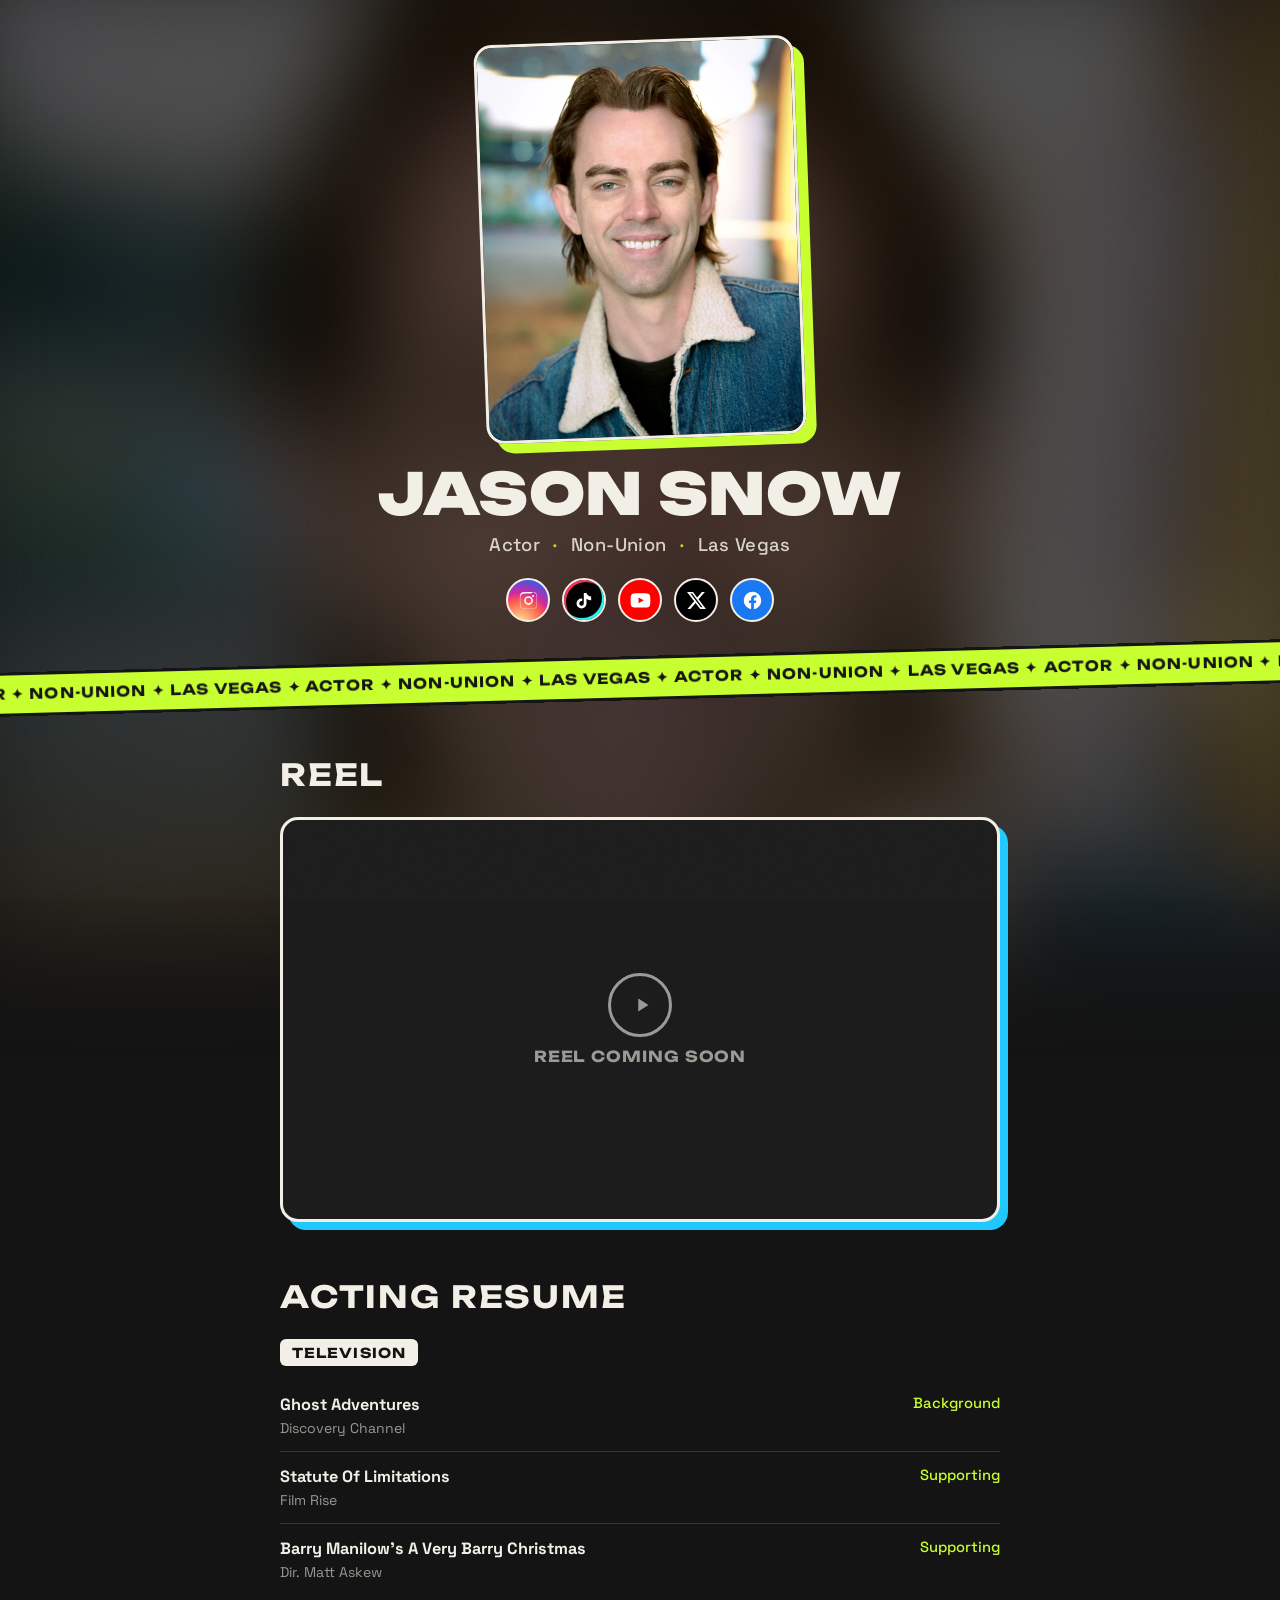
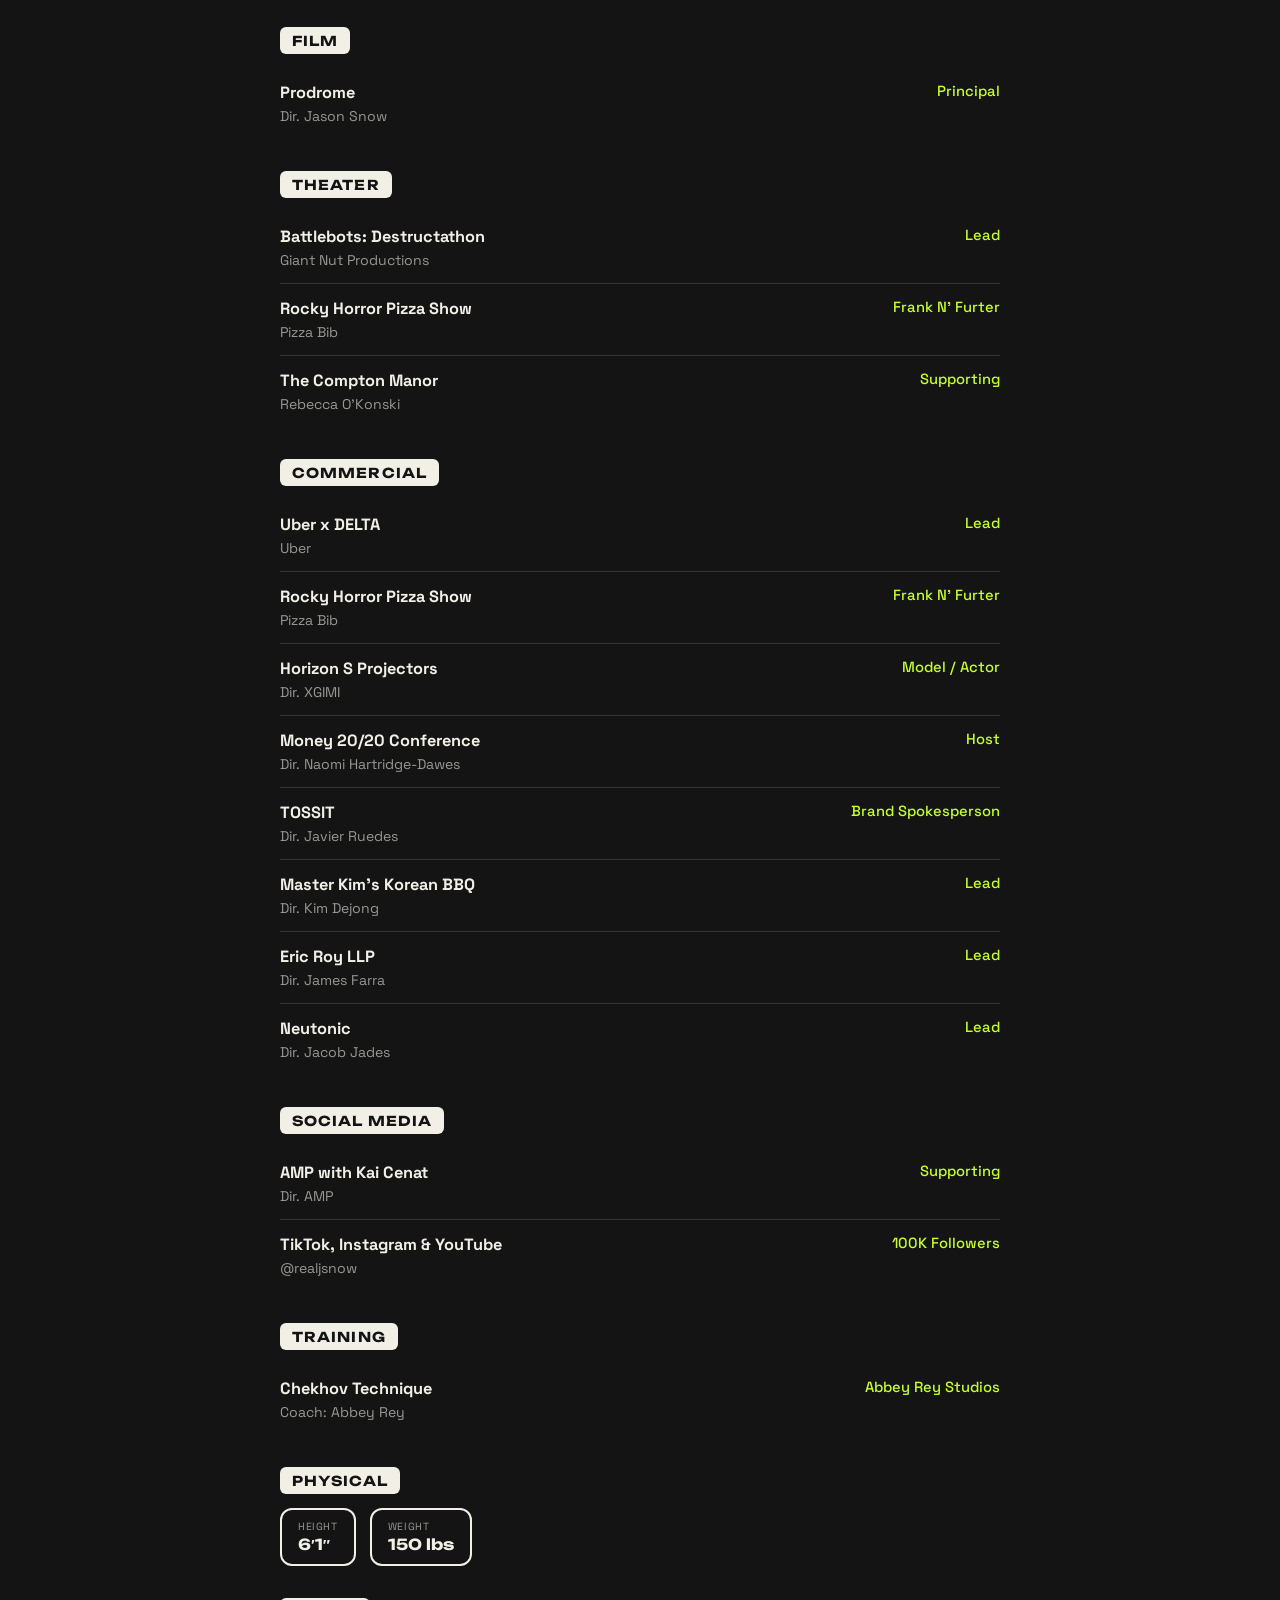
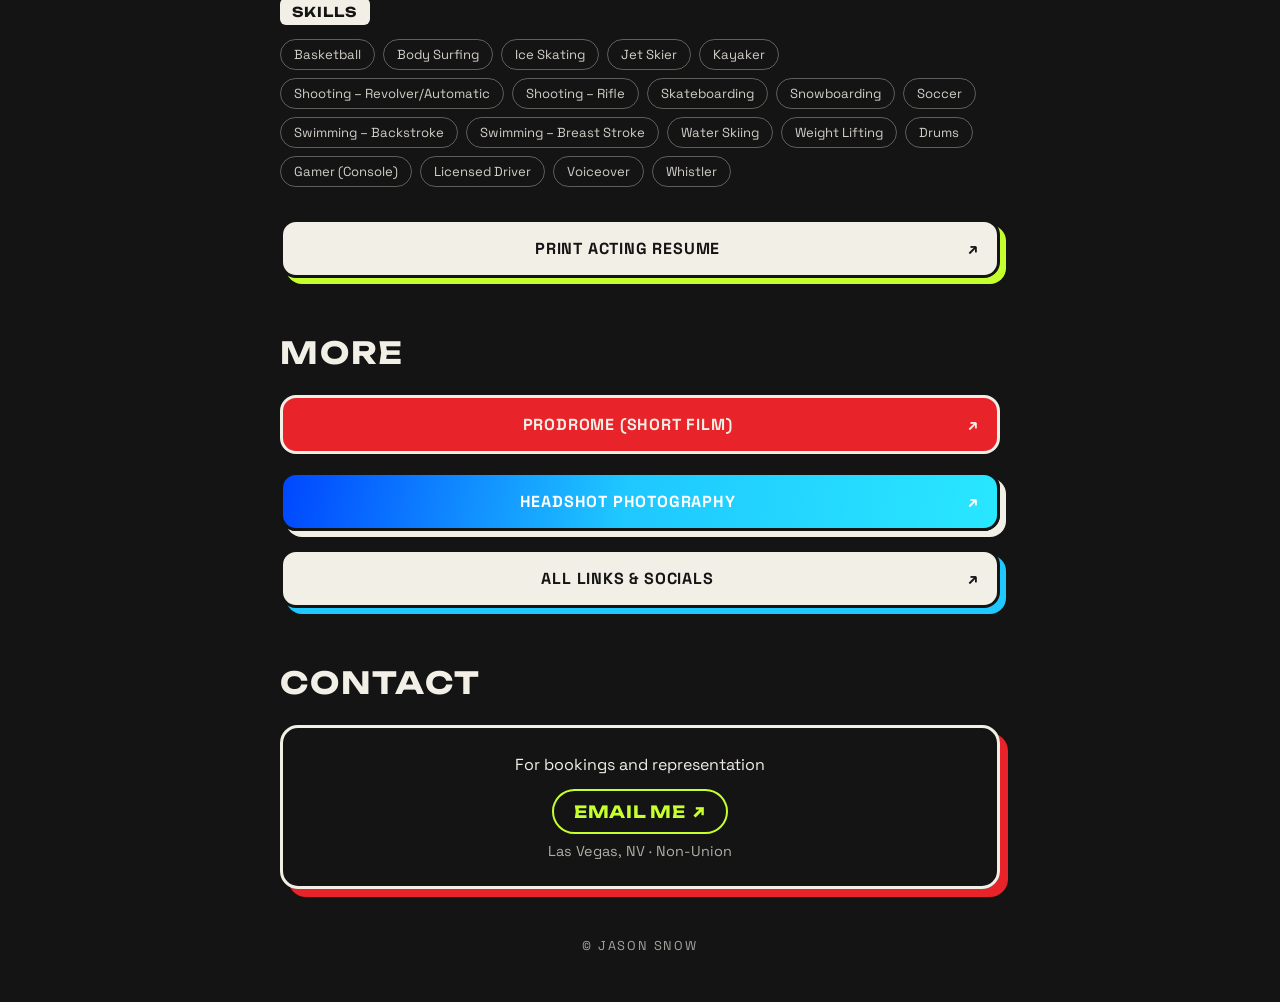
==== index.html @ d848b8a1 "Change resume wording to "Acting Resume" Co-Authored-By: Claude Sonnet 5 <noreply@anthropic.com>" ====
<!DOCTYPE html>
<html lang="en">
<head>
  <meta charset="UTF-8">
  <meta name="viewport" content="width=device-width, initial-scale=1.0">
  <title>Jason Snow | Actor</title>
  <meta name="description" content="Jason Snow — actor. Reel, acting resume, and credits including Ghost Adventures, Prodrome, and Rocky Horror Pizza Show.">
  <link rel="canonical" href="https://jasonwsnow.com/">
  <meta name="author" content="Jason Snow">
  <meta name="robots" content="index, follow, max-image-preview:large">
  <meta name="theme-color" content="#141414">

  <!-- Open Graph -->
  <meta property="og:site_name" content="Jason Snow">
  <meta property="og:title" content="Jason Snow | Actor">
  <meta property="og:description" content="Reel, acting resume, and credits — Ghost Adventures, Prodrome, Rocky Horror Pizza Show, and more.">
  <meta property="og:type" content="profile">
  <meta property="og:url" content="https://jasonwsnow.com/">
  <meta property="og:locale" content="en_US">
  <meta property="og:image" content="https://jasonwsnow.com/assets/og-share.jpg">
  <meta property="og:image:type" content="image/jpeg">
  <meta property="og:image:width" content="1200">
  <meta property="og:image:height" content="630">
  <meta property="og:image:alt" content="Jason Snow — actor">
  <meta property="profile:first_name" content="Jason">
  <meta property="profile:last_name" content="Snow">

  <!-- Twitter/X -->
  <meta name="twitter:card" content="summary_large_image">
  <meta name="twitter:site" content="@realjsnow">
  <meta name="twitter:creator" content="@realjsnow">
  <meta name="twitter:title" content="Jason Snow | Actor">
  <meta name="twitter:description" content="Reel, acting resume, and credits — Ghost Adventures, Prodrome, Rocky Horror Pizza Show, and more.">
  <meta name="twitter:image" content="https://jasonwsnow.com/assets/og-share.jpg">
  <meta name="twitter:image:alt" content="Jason Snow — actor">

  <!-- Icons -->
  <link rel="icon" type="image/png" sizes="32x32" href="favicon-32.png">
  <link rel="icon" type="image/png" sizes="16x16" href="favicon-16.png">
  <link rel="icon" type="image/png" href="favicon.png">
  <link rel="apple-touch-icon" sizes="180x180" href="apple-touch-icon.png">
  <link rel="manifest" href="site.webmanifest">

  <script type="application/ld+json">
  {
    "@context": "https://schema.org",
    "@graph": [
      {
        "@type": "Person",
        "@id": "https://jasonwsnow.com/#person",
        "name": "Jason Snow",
        "alternateName": "realjsnow",
        "url": "https://jasonwsnow.com/",
        "image": "https://jasonwsnow.com/assets/og-share.jpg",
        "description": "Actor based in Las Vegas.",
        "jobTitle": "Actor",
        "height": "6 ft 1 in",
        "sameAs": [
          "https://instagram.com/realjsnow",
          "https://tiktok.com/@realjsnow",
          "https://youtube.com/@realjsnow",
          "https://x.com/realjsnow",
          "https://www.facebook.com/profile.php?id=61565419013479",
          "https://realjsnow.com",
          "https://jasonsnowphotos.com",
          "https://theprodrome.com"
        ]
      },
      {
        "@type": "WebSite",
        "@id": "https://jasonwsnow.com/#website",
        "url": "https://jasonwsnow.com/",
        "name": "Jason Snow",
        "description": "Official acting portfolio for Jason Snow — reel, acting resume, and credits.",
        "inLanguage": "en-US",
        "publisher": { "@id": "https://jasonwsnow.com/#person" }
      }
    ]
  }
  </script>

  <link rel="preconnect" href="https://fonts.googleapis.com">
  <link rel="preconnect" href="https://fonts.gstatic.com" crossorigin>
  <link href="https://fonts.googleapis.com/css2?family=Space+Grotesk:wght@400;500;700&family=Unbounded:wght@500;700;900&display=swap" rel="stylesheet">
  <link rel="stylesheet" href="style.css">
</head>
<body>
  <div class="backdrop" aria-hidden="true"></div>
  <div class="grain" aria-hidden="true"></div>

  <main>
  <div class="page">
    <!-- Hero -->
    <header class="hero">
      <div class="photo-wrap" id="hero-photo-trigger" role="button" tabindex="0" aria-haspopup="dialog" aria-label="View and download full-size headshot">
        <img class="hero-photo" src="assets/headshot.webp" alt="Jason Snow headshot">
      </div>
      <h1 class="name">Jason Snow</h1>
      <p class="tagline">Actor <span class="dot">&middot;</span> Non-Union <span class="dot">&middot;</span> Las Vegas</p>
    </header>

    <!-- Social links -->
    <nav class="socials" aria-label="Social media">
      <a href="https://instagram.com/realjsnow" target="_blank" rel="noopener" aria-label="Instagram" title="Instagram">
        <svg viewBox="0 0 24 24"><path d="M12 2.2c3.2 0 3.6 0 4.8.07 1.2.05 1.8.24 2.2.4.6.22 1 .48 1.4.9.4.4.7.8.9 1.4.16.4.35 1 .4 2.2.07 1.2.07 1.6.07 4.8s0 3.6-.07 4.8c-.05 1.2-.24 1.8-.4 2.2a3.8 3.8 0 0 1-.9 1.4c-.4.4-.8.7-1.4.9-.4.16-1 .35-2.2.4-1.2.07-1.6.07-4.8.07s-3.6 0-4.8-.07c-1.2-.05-1.8-.24-2.2-.4a3.8 3.8 0 0 1-1.4-.9 3.8 3.8 0 0 1-.9-1.4c-.16-.4-.35-1-.4-2.2C2.2 15.6 2.2 15.2 2.2 12s0-3.6.07-4.8c.05-1.2.24-1.8.4-2.2.22-.6.48-1 .9-1.4.4-.4.8-.7 1.4-.9.4-.16 1-.35 2.2-.4C8.4 2.2 8.8 2.2 12 2.2m0 1.8c-3.1 0-3.5 0-4.7.07-1.1.05-1.7.24-2.1.4-.5.2-.9.44-1.3.83-.4.4-.63.77-.83 1.3-.15.4-.34 1-.4 2.1C2.6 8.5 2.6 8.9 2.6 12s0 3.5.07 4.7c.05 1.1.24 1.7.4 2.1.2.5.44.9.83 1.3.4.4.77.63 1.3.83.4.15 1 .34 2.1.4 1.2.06 1.6.07 4.7.07s3.5 0 4.7-.07c1.1-.05 1.7-.24 2.1-.4.5-.2.9-.44 1.3-.83.4-.4.63-.77.83-1.3.15-.4.34-1 .4-2.1.06-1.2.07-1.6.07-4.7s0-3.5-.07-4.7c-.05-1.1-.24-1.7-.4-2.1a3.4 3.4 0 0 0-.83-1.3 3.4 3.4 0 0 0-1.3-.83c-.4-.15-1-.34-2.1-.4C15.5 4 15.1 4 12 4m0 3a5 5 0 1 1 0 10 5 5 0 0 1 0-10m0 1.8a3.2 3.2 0 1 0 0 6.4 3.2 3.2 0 0 0 0-6.4M18.4 6.8a1.2 1.2 0 1 1-2.4 0 1.2 1.2 0 0 1 2.4 0"/></svg>
      </a>
      <a href="https://tiktok.com/@realjsnow" target="_blank" rel="noopener" aria-label="TikTok" title="TikTok">
        <svg viewBox="0 0 24 24"><path d="M19.6 7.3a5.6 5.6 0 0 1-3.4-1.1 5.6 5.6 0 0 1-2-2.8h-3v11.9a2.6 2.6 0 1 1-2.6-2.6c.27 0 .53.04.78.12V9.7a5.7 5.7 0 0 0-.78-.05 5.7 5.7 0 1 0 5.7 5.7V9.9a8.6 8.6 0 0 0 5.3 1.8V8.6c0-.4 0-.9-.1-1.3z"/></svg>
      </a>
      <a href="https://youtube.com/@realjsnow" target="_blank" rel="noopener" aria-label="YouTube" title="YouTube">
        <svg viewBox="0 0 24 24"><path d="M23 7.3s-.22-1.6-.9-2.3c-.86-.9-1.8-.9-2.25-.96C16.7 3.8 12 3.8 12 3.8h-.01s-4.7 0-7.85.24c-.44.05-1.4.05-2.25.96-.68.7-.9 2.3-.9 2.3S.75 9.2.75 11v1.8c0 1.9.24 3.8.24 3.8s.22 1.6.9 2.3c.86.9 2 .87 2.5 1 1.8.16 7.6.22 7.6.22s4.7 0 7.85-.25c.44-.05 1.4-.06 2.25-.97.68-.7.9-2.3.9-2.3s.24-1.9.24-3.8V11c0-1.9-.24-3.8-.24-3.8zM9.75 15V8.6l6.1 3.2-6.1 3.2z"/></svg>
      </a>
      <a href="https://x.com/realjsnow" target="_blank" rel="noopener" aria-label="X (Twitter)" title="X">
        <svg viewBox="0 0 24 24"><path d="M18.24 2.25h3.31l-7.23 8.26L22.83 21.75h-6.66l-5.22-6.82-5.97 6.82H1.66l7.73-8.84L1.17 2.25h6.83l4.72 6.24 5.52-6.24zm-1.16 17.52h1.83L7.08 4.13H5.12l11.96 15.64z"/></svg>
      </a>
      <a href="https://www.facebook.com/profile.php?id=61565419013479" target="_blank" rel="noopener" aria-label="Facebook" title="Facebook">
        <svg viewBox="0 0 24 24"><path d="M22 12a10 10 0 1 0-11.56 9.88v-6.99H7.9V12h2.54V9.8c0-2.5 1.5-3.9 3.77-3.9 1.1 0 2.24.2 2.24.2v2.46H15.2c-1.24 0-1.63.77-1.63 1.56V12h2.78l-.44 2.89h-2.34v6.99A10 10 0 0 0 22 12z"/></svg>
      </a>
    </nav>
  </div>

  <!-- Marquee strip -->
  <div class="marquee" aria-hidden="true">
    <div class="marquee-track">
      <span>Actor ✦ Non-Union ✦ Las Vegas ✦ Actor ✦ Non-Union ✦ Las Vegas ✦ Actor ✦ Non-Union ✦ Las Vegas ✦&nbsp;</span><span>Actor ✦ Non-Union ✦ Las Vegas ✦ Actor ✦ Non-Union ✦ Las Vegas ✦ Actor ✦ Non-Union ✦ Las Vegas ✦&nbsp;</span>
    </div>
  </div>

  <div class="page">

    <!-- Reel -->
    <section class="section" id="reel">
      <div class="section-head">
        <span class="section-tag">Reel</span>
        <span class="section-rule"></span>
      </div>
      <div class="reel-frame">
        <div class="reel-placeholder">
          <div class="play">
            <svg viewBox="0 0 24 24"><path d="M8 5v14l11-7z"/></svg>
          </div>
          <span class="reel-label">Reel coming soon</span>
        </div>
      </div>
    </section>

    <!-- Resume -->
    <section class="section" id="resume">
      <div class="section-head">
        <span class="section-tag">Acting Resume</span>
        <span class="section-rule"></span>
      </div>

      <div class="resume-group">
        <span class="resume-group-title">Television</span>
        <div class="credit">
          <span class="credit-production">Ghost Adventures</span>
          <span class="credit-role">Background</span>
          <span class="credit-detail">Discovery Channel</span>
        </div>
        <div class="credit">
          <span class="credit-production">Statute Of Limitations</span>
          <span class="credit-role">Supporting</span>
          <span class="credit-detail">Film Rise</span>
        </div>
        <div class="credit">
          <span class="credit-production">Barry Manilow&rsquo;s A Very Barry Christmas</span>
          <span class="credit-role">Supporting</span>
          <span class="credit-detail">Dir. Matt Askew</span>
        </div>
      </div>

      <div class="resume-group">
        <span class="resume-group-title">Film</span>
        <div class="credit">
          <span class="credit-production">Prodrome</span>
          <span class="credit-role">Principal</span>
          <span class="credit-detail">Dir. Jason Snow</span>
        </div>
      </div>

      <div class="resume-group">
        <span class="resume-group-title">Theater</span>
        <div class="credit">
          <span class="credit-production">Battlebots: Destructathon</span>
          <span class="credit-role">Lead</span>
          <span class="credit-detail">Giant Nut Productions</span>
        </div>
        <div class="credit">
          <span class="credit-production">Rocky Horror Pizza Show</span>
          <span class="credit-role">Frank N&rsquo; Furter</span>
          <span class="credit-detail">Pizza Bib</span>
        </div>
        <div class="credit">
          <span class="credit-production">The Compton Manor</span>
          <span class="credit-role">Supporting</span>
          <span class="credit-detail">Rebecca O&rsquo;Konski</span>
        </div>
      </div>

      <div class="resume-group">
        <span class="resume-group-title">Commercial</span>
        <div class="credit">
          <span class="credit-production">Uber x DELTA</span>
          <span class="credit-role">Lead</span>
          <span class="credit-detail">Uber</span>
        </div>
        <div class="credit">
          <span class="credit-production">Rocky Horror Pizza Show</span>
          <span class="credit-role">Frank N&rsquo; Furter</span>
          <span class="credit-detail">Pizza Bib</span>
        </div>
        <div class="credit">
          <span class="credit-production">Horizon S Projectors</span>
          <span class="credit-role">Model / Actor</span>
          <span class="credit-detail">Dir. XGIMI</span>
        </div>
        <div class="credit">
          <span class="credit-production">Money 20/20 Conference</span>
          <span class="credit-role">Host</span>
          <span class="credit-detail">Dir. Naomi Hartridge-Dawes</span>
        </div>
        <div class="credit">
          <span class="credit-production">TOSSIT</span>
          <span class="credit-role">Brand Spokesperson</span>
          <span class="credit-detail">Dir. Javier Ruedes</span>
        </div>
        <div class="credit">
          <span class="credit-production">Master Kim&rsquo;s Korean BBQ</span>
          <span class="credit-role">Lead</span>
          <span class="credit-detail">Dir. Kim Dejong</span>
        </div>
        <div class="credit">
          <span class="credit-production">Eric Roy LLP</span>
          <span class="credit-role">Lead</span>
          <span class="credit-detail">Dir. James Farra</span>
        </div>
        <div class="credit">
          <span class="credit-production">Neutonic</span>
          <span class="credit-role">Lead</span>
          <span class="credit-detail">Dir. Jacob Jades</span>
        </div>
      </div>

      <div class="resume-group">
        <span class="resume-group-title">Social Media</span>
        <div class="credit">
          <span class="credit-production">AMP with Kai Cenat</span>
          <span class="credit-role">Supporting</span>
          <span class="credit-detail">Dir. AMP</span>
        </div>
        <div class="credit">
          <span class="credit-production">TikTok, Instagram &amp; YouTube</span>
          <span class="credit-role">100K Followers</span>
          <span class="credit-detail">@realjsnow</span>
        </div>
      </div>

      <div class="resume-group">
        <span class="resume-group-title">Training</span>
        <div class="credit">
          <span class="credit-production">Chekhov Technique</span>
          <span class="credit-role">Abbey Rey Studios</span>
          <span class="credit-detail">Coach: Abbey Rey</span>
        </div>
      </div>

      <div class="resume-group">
        <span class="resume-group-title">Physical</span>
        <div class="stats-row">
          <div class="stat"><span>Height</span>6&prime;1&Prime;</div>
          <div class="stat"><span>Weight</span>150 lbs</div>
        </div>
      </div>

      <div class="resume-group">
        <span class="resume-group-title">Skills</span>
        <div class="chips">
          <span class="chip">Basketball</span>
          <span class="chip">Body Surfing</span>
          <span class="chip">Ice Skating</span>
          <span class="chip">Jet Skier</span>
          <span class="chip">Kayaker</span>
          <span class="chip">Shooting &ndash; Revolver/Automatic</span>
          <span class="chip">Shooting &ndash; Rifle</span>
          <span class="chip">Skateboarding</span>
          <span class="chip">Snowboarding</span>
          <span class="chip">Soccer</span>
          <span class="chip">Swimming &ndash; Backstroke</span>
          <span class="chip">Swimming &ndash; Breast Stroke</span>
          <span class="chip">Water Skiing</span>
          <span class="chip">Weight Lifting</span>
          <span class="chip">Drums</span>
          <span class="chip">Gamer (Console)</span>
          <span class="chip">Licensed Driver</span>
          <span class="chip">Voiceover</span>
          <span class="chip">Whistler</span>
        </div>
      </div>

      <a class="btn" href="resume-print.html" target="_blank" rel="noopener" style="margin-top: 6px;">
        <span class="btn-label">Print Acting Resume</span>
        <span class="arrow">&#8599;</span>
      </a>
    </section>

    <!-- More -->
    <section class="section" id="more">
      <div class="section-head">
        <span class="section-tag">More</span>
        <span class="section-rule"></span>
      </div>
      <div class="links">
        <a class="btn btn-pr" href="https://theprodrome.com" target="_blank" rel="noopener">
          <span class="btn-label">Prodrome (Short Film)</span>
          <span class="arrow">&#8599;</span>
        </a>
        <a class="btn btn-hs" href="https://jasonsnowphotos.com" target="_blank" rel="noopener">
          <span class="btn-label">Headshot Photography</span>
          <span class="arrow">&#8599;</span>
        </a>
        <a class="btn btn-rj" href="https://realjsnow.com" target="_blank" rel="noopener">
          <span class="btn-label">All Links &amp; Socials</span>
          <span class="arrow">&#8599;</span>
        </a>
      </div>
    </section>

    <!-- Contact -->
    <section class="section" id="contact">
      <div class="section-head">
        <span class="section-tag">Contact</span>
        <span class="section-rule"></span>
      </div>
      <div class="contact-card">
        <p>For bookings and representation</p>
        <button type="button" class="contact-email" id="contact-btn">Email Me <span class="arrow">&#8599;</span></button>
        <p class="contact-sub">Las Vegas, NV &middot; Non-Union</p>
      </div>
    </section>

    <footer class="foot">&copy; Jason Snow</footer>
  </div>
  </main>

  <!-- Lightbox lives outside <main> on purpose: .photo-wrap has a CSS
       transform, and a transformed ancestor becomes the containing block for
       position:fixed descendants, which would break full-viewport sizing. -->
  <div class="lightbox" id="lightbox" role="dialog" aria-modal="true" aria-hidden="true" aria-label="Jason Snow headshot, full size">
    <button class="lightbox-close" id="lightbox-close" aria-label="Close">&times;</button>
    <div class="lightbox-scroll">
      <figure class="lightbox-figure">
        <img class="lightbox-img" id="lightbox-img" src="assets/jason-snow-headshot.jpg" alt="Jason Snow headshot" draggable="false">
        <a class="lightbox-download" href="assets/jason-snow-headshot.jpg" download="Jason-Snow-Headshot.jpg">
          Download Headshot <span class="arrow">&#8595;</span>
        </a>
      </figure>
    </div>
  </div>

  <script src="lightbox.js"></script>
  <script src="contact-shield.js"></script>
</body>
</html>
---- style.css ----
* {
  margin: 0;
  padding: 0;
  box-sizing: border-box;
}

:root {
  --bone: #f2efe6;
  --ink: #141414;
  --ink-2: #1c1c1c;
  --acid: #c6ff2e;
  --electric: #1fc8ff;
  --blood: #e8232a;
  --font-display: "Unbounded", sans-serif;
  --font-body: "Space Grotesk", sans-serif;
}

html {
  scroll-behavior: smooth;
}

body {
  font-family: var(--font-body);
  background: var(--ink);
  color: var(--bone);
  min-height: 100vh;
  overflow-x: hidden;
}

/* Blurred headshot wash behind everything */
.backdrop {
  position: fixed;
  inset: -40px;
  background: url("assets/headshot.webp") center 20% / cover no-repeat;
  filter: blur(50px) brightness(0.3) saturate(1.3);
  z-index: -1;
}

/* Film grain over everything */
.grain {
  position: fixed;
  inset: 0;
  z-index: 50;
  pointer-events: none;
  opacity: 0.14;
  mix-blend-mode: soft-light;
  background: url("data:image/svg+xml,%3Csvg xmlns='http://www.w3.org/2000/svg' width='300' height='300'%3E%3Cfilter id='n'%3E%3CfeTurbulence type='fractalNoise' baseFrequency='0.9' numOctaves='2'/%3E%3C/filter%3E%3Crect width='100%25' height='100%25' filter='url(%23n)'/%3E%3C/svg%3E");
}

.page {
  max-width: 760px;
  margin: 0 auto;
  padding: 0 20px;
  position: relative;
  z-index: 2;
}

a:focus-visible,
button:focus-visible {
  outline: 3px solid var(--electric);
  outline-offset: 4px;
  border-radius: 6px;
}

.photo-wrap:focus-visible {
  outline: 3px solid var(--electric);
  outline-offset: 6px;
  border-radius: 22px;
}

/* ---------- Hero ---------- */
.hero {
  text-align: center;
  padding-top: 40px;
}

.photo-wrap {
  position: relative;
  width: min(66%, 320px);
  margin: 0 auto;
  transform: rotate(-2deg);
  border: 3px solid var(--bone);
  border-radius: 18px;
  overflow: hidden;
  box-shadow: 10px 10px 0 var(--acid);
  cursor: pointer;
  transition: transform 0.15s ease, box-shadow 0.15s ease;
}

.photo-wrap:hover,
.photo-wrap:focus-visible {
  transform: rotate(-2deg) translateY(-4px);
  box-shadow: 14px 14px 0 var(--acid);
}

.photo-wrap::after {
  content: "View Full Size";
  position: absolute;
  left: 0;
  right: 0;
  bottom: 0;
  padding: 10px 0 12px;
  text-align: center;
  font-family: var(--font-display);
  font-weight: 700;
  text-transform: uppercase;
  letter-spacing: 0.06em;
  font-size: 0.72rem;
  color: var(--bone);
  background: linear-gradient(to top, rgba(0, 0, 0, 0.75), transparent);
  opacity: 0;
  transition: opacity 0.15s ease;
}

.photo-wrap:hover::after,
.photo-wrap:focus-visible::after {
  opacity: 1;
}

.hero-photo {
  display: block;
  width: 100%;
  aspect-ratio: 4 / 5;
  object-fit: cover;
  object-position: center 20%;
}

.name {
  margin-top: 28px;
  font-family: var(--font-display);
  font-weight: 900;
  text-transform: uppercase;
  font-size: clamp(2.1rem, 9vw, 3.6rem);
  line-height: 0.95;
  letter-spacing: 0.01em;
}

.tagline {
  margin-top: 12px;
  font-weight: 500;
  font-size: clamp(0.95rem, 3vw, 1.15rem);
  opacity: 0.85;
  letter-spacing: 0.02em;
}

.tagline .dot {
  color: var(--acid);
  margin: 0 8px;
}

/* ---------- Socials ---------- */
.socials {
  margin: 22px 0 0;
  display: flex;
  justify-content: center;
  gap: 12px;
}

.socials a {
  width: 44px;
  height: 44px;
  border: 2px solid var(--bone);
  border-radius: 50%;
  display: grid;
  place-items: center;
  color: #fff;
  transition: transform 0.15s ease;
}

.socials a:hover {
  transform: translateY(-3px) rotate(-6deg);
}

.socials svg {
  width: 21px;
  height: 21px;
  fill: currentColor;
}

.socials a[aria-label="Instagram"] {
  background: radial-gradient(circle at 30% 110%, #fdf497 0%, #fd5949 45%, #d6249f 60%, #285aeb 90%);
}

.socials a[aria-label="TikTok"] {
  background: #010101;
  box-shadow: inset -2px -2px 0 #25f4ee, inset 2px 2px 0 #fe2c55;
}

.socials a[aria-label="YouTube"] {
  background: #ff0000;
}

.socials a[aria-label="X (Twitter)"] {
  background: #000;
}

.socials a[aria-label="Facebook"] {
  background: #1877f2;
}

/* ---------- Marquee ---------- */
.marquee {
  width: 110%;
  margin: 34px 0 0 -5%;
  position: relative;
  z-index: 1;
  transform: rotate(-1.5deg);
  background: var(--acid);
  color: var(--ink);
  border-top: 3px solid var(--ink);
  border-bottom: 3px solid var(--ink);
  padding: 10px 0;
  overflow: hidden;
}

.marquee-track {
  display: flex;
  white-space: nowrap;
  font-family: var(--font-display);
  font-weight: 700;
  text-transform: uppercase;
  font-size: 0.9rem;
  letter-spacing: 0.08em;
  animation: marquee 26s linear infinite;
}

@keyframes marquee {
  to {
    transform: translateX(-50%);
  }
}

/* ---------- Section scaffolding ---------- */
.section {
  padding: 56px 0 0;
}

.section-head {
  display: inline-flex;
  align-items: center;
  gap: 10px;
  margin-bottom: 24px;
}

.section-tag {
  font-family: var(--font-display);
  font-weight: 700;
  text-transform: uppercase;
  letter-spacing: 0.06em;
  font-size: clamp(1.4rem, 5vw, 1.9rem);
}

.section-rule {
  flex: 1;
  height: 3px;
  background: var(--bone);
  opacity: 0.25;
}

/* ---------- Reel ---------- */
.reel-frame {
  position: relative;
  border: 3px solid var(--bone);
  border-radius: 18px;
  box-shadow: 8px 8px 0 var(--electric);
  overflow: hidden;
  aspect-ratio: 16 / 9;
  background: var(--ink-2);
}

/*
  To go live: delete .reel-placeholder and uncomment the iframe below,
  swapping VIMEO_ID for the video's Vimeo ID.

  <iframe src="https://player.vimeo.com/video/VIMEO_ID?title=0&byline=0&portrait=0"
    width="100%" height="100%" frameborder="0"
    allow="autoplay; fullscreen; picture-in-picture" allowfullscreen
    style="position:absolute; inset:0; width:100%; height:100%;"></iframe>
*/
.reel-placeholder {
  position: absolute;
  inset: 0;
  display: flex;
  flex-direction: column;
  align-items: center;
  justify-content: center;
  gap: 10px;
  text-align: center;
  padding: 20px;
}

.reel-placeholder .play {
  width: 64px;
  height: 64px;
  border: 3px solid var(--bone);
  border-radius: 50%;
  display: grid;
  place-items: center;
  opacity: 0.6;
}

.reel-placeholder .play svg {
  width: 22px;
  height: 22px;
  fill: var(--bone);
  margin-left: 3px;
}

.reel-placeholder .reel-label {
  font-family: var(--font-display);
  font-weight: 700;
  text-transform: uppercase;
  letter-spacing: 0.06em;
  font-size: 0.95rem;
  opacity: 0.6;
}

/* ---------- Resume ---------- */
.resume-group {
  margin-bottom: 32px;
}

.resume-group-title {
  font-family: var(--font-display);
  font-weight: 700;
  text-transform: uppercase;
  letter-spacing: 0.08em;
  font-size: 0.85rem;
  color: var(--ink);
  background: var(--bone);
  display: inline-block;
  padding: 5px 12px;
  border-radius: 6px;
  margin-bottom: 14px;
}

.credit {
  display: grid;
  grid-template-columns: 1fr auto;
  gap: 4px 12px;
  padding: 14px 0;
  border-bottom: 1px solid rgba(242, 239, 230, 0.15);
}

.credit:last-child {
  border-bottom: none;
}

.credit-production {
  font-weight: 700;
  font-size: 1.02rem;
}

.credit-role {
  color: var(--acid);
  font-weight: 500;
  font-size: 0.92rem;
  text-align: right;
  white-space: nowrap;
}

.credit-detail {
  grid-column: 1 / -1;
  font-size: 0.88rem;
  opacity: 0.6;
}

/* ---------- Stats + skills ---------- */
.stats-row {
  display: flex;
  gap: 14px;
  margin-bottom: 22px;
  flex-wrap: wrap;
}

.stat {
  border: 2px solid var(--bone);
  border-radius: 12px;
  padding: 10px 16px;
  font-family: var(--font-display);
  font-weight: 700;
  font-size: 0.95rem;
}

.stat span {
  display: block;
  font-family: var(--font-body);
  font-weight: 400;
  text-transform: uppercase;
  letter-spacing: 0.06em;
  font-size: 0.65rem;
  opacity: 0.6;
  margin-bottom: 2px;
}

.chips {
  display: flex;
  flex-wrap: wrap;
  gap: 8px;
}

.chip {
  border: 1px solid rgba(242, 239, 230, 0.4);
  border-radius: 999px;
  padding: 6px 13px;
  font-size: 0.82rem;
  opacity: 0.85;
}

/* ---------- Links ---------- */
.links {
  display: flex;
  flex-direction: column;
  gap: 18px;
}

.btn {
  display: flex;
  align-items: center;
  gap: 14px;
  background: var(--bone);
  color: var(--ink);
  border: 3px solid var(--ink);
  border-radius: 16px;
  padding: 16px 18px;
  text-decoration: none;
  font-weight: 700;
  text-transform: uppercase;
  letter-spacing: 0.05em;
  font-size: 1rem;
  box-shadow: 6px 6px 0 var(--acid);
  transition: transform 0.15s ease, box-shadow 0.15s ease;
}

.btn:hover {
  transform: translate(-3px, -3px);
  box-shadow: 10px 10px 0 var(--acid);
}

.btn-icon {
  width: 22px;
  height: 22px;
  flex-shrink: 0;
  fill: none;
  stroke: currentColor;
  stroke-width: 2;
  stroke-linecap: round;
  stroke-linejoin: round;
}

.btn-label {
  flex: 1;
  text-align: center;
}

.arrow {
  font-weight: 700;
}

.btn-hs {
  background: linear-gradient(100deg, #0047ff 0%, #1fc8ff 48%, #29e7ff 100%);
  color: #fff;
  box-shadow: 6px 6px 0 var(--bone);
}

.btn-hs:hover {
  box-shadow: 10px 10px 0 var(--bone);
}

.btn-pr {
  background: var(--blood);
  color: var(--bone);
  border-color: var(--bone);
  box-shadow: 6px 6px 0 var(--ink);
}

.btn-pr:hover {
  box-shadow: 10px 10px 0 var(--ink);
}

.btn-rj {
  box-shadow: 6px 6px 0 var(--electric);
}

.btn-rj:hover {
  box-shadow: 10px 10px 0 var(--electric);
}

/* ---------- Contact ---------- */
.contact-card {
  border: 3px solid var(--bone);
  border-radius: 18px;
  padding: 26px 24px;
  text-align: center;
  box-shadow: 8px 8px 0 var(--blood);
}

.contact-email {
  display: inline-flex;
  align-items: center;
  gap: 8px;
  margin-top: 14px;
  background: none;
  border: 2px solid var(--acid);
  border-radius: 999px;
  padding: 10px 20px;
  font-family: var(--font-display);
  font-weight: 700;
  font-size: clamp(0.9rem, 4vw, 1.05rem);
  text-transform: uppercase;
  letter-spacing: 0.04em;
  color: var(--acid);
  cursor: pointer;
  word-break: break-word;
  transition: background 0.15s ease, color 0.15s ease;
}

.contact-email:hover {
  background: var(--acid);
  color: var(--ink);
}

.contact-sub {
  font-size: 0.9rem;
  opacity: 0.7;
  margin-top: 8px;
}

/* ---------- Footer ---------- */
.foot {
  margin: 48px 0 48px;
  text-align: center;
  font-size: 0.8rem;
  letter-spacing: 0.14em;
  text-transform: uppercase;
  opacity: 0.65;
}

/* ---------- Lightbox ---------- */
.lightbox {
  position: fixed;
  inset: 0;
  z-index: 9000;
  background: rgba(10, 10, 10, 0.97);
  display: none;
  overflow-y: auto;
  -webkit-overflow-scrolling: touch;
}

.lightbox.open {
  display: block;
  animation: lightbox-in 0.2s ease-out both;
}

@keyframes lightbox-in {
  from {
    opacity: 0;
  }
  to {
    opacity: 1;
  }
}

.lightbox-scroll {
  min-height: 100%;
  display: flex;
  align-items: center;
  justify-content: center;
  padding: 90px 20px 40px;
  box-sizing: border-box;
}

.lightbox-figure {
  margin: 0;
  display: flex;
  flex-direction: column;
  align-items: center;
  gap: 20px;
}

.lightbox-img {
  display: block;
  max-width: 100%;
  max-height: calc(100vh - 220px);
  object-fit: contain;
  border: 3px solid var(--bone);
  border-radius: 14px;
}

.lightbox-close {
  position: fixed;
  top: 20px;
  right: 20px;
  z-index: 1;
  width: 46px;
  height: 46px;
  display: grid;
  place-items: center;
  font-size: 1.6rem;
  line-height: 1;
  color: var(--bone);
  background: var(--ink-2);
  border: 2px solid var(--bone);
  border-radius: 50%;
  cursor: pointer;
  transition: background 0.15s ease, border-color 0.15s ease;
}

.lightbox-close:hover {
  background: var(--blood);
  border-color: var(--blood);
}

.lightbox-download {
  display: inline-flex;
  align-items: center;
  gap: 10px;
  background: var(--bone);
  color: var(--ink);
  border: 3px solid var(--ink);
  border-radius: 14px;
  padding: 14px 22px;
  text-decoration: none;
  font-family: var(--font-display);
  font-weight: 700;
  text-transform: uppercase;
  letter-spacing: 0.05em;
  font-size: 0.9rem;
  box-shadow: 6px 6px 0 var(--acid);
  transition: transform 0.15s ease, box-shadow 0.15s ease;
}

.lightbox-download:hover {
  transform: translate(-3px, -3px);
  box-shadow: 10px 10px 0 var(--acid);
}

body.lightbox-open {
  overflow: hidden;
}

@media (prefers-reduced-motion: reduce) {
  .marquee-track {
    animation: none;
  }

  .lightbox.open {
    animation: none;
  }

  html {
    scroll-behavior: auto;
  }
}

@media (max-width: 480px) {
  .photo-wrap {
    width: 76%;
  }

  .credit {
    grid-template-columns: 1fr;
  }

  .credit-role {
    text-align: left;
  }

  .btn {
    font-size: 0.9rem;
  }
}
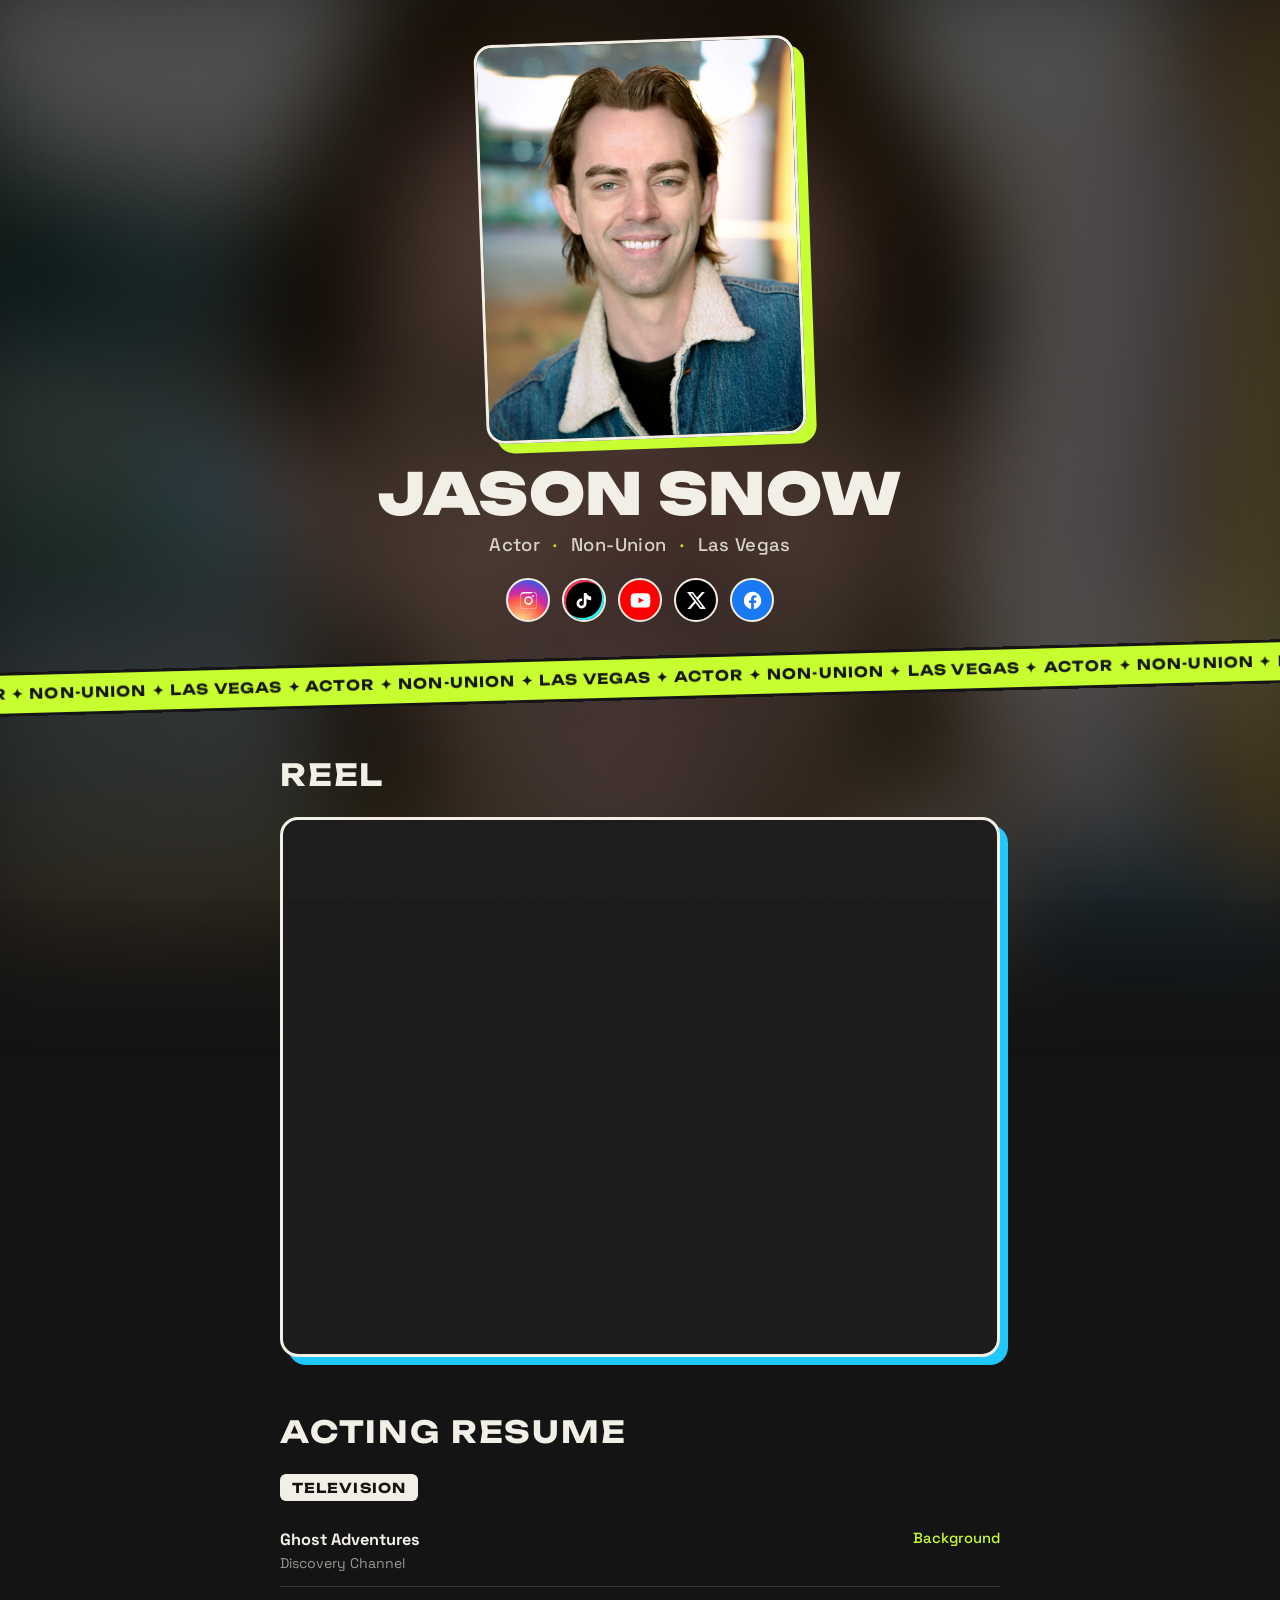
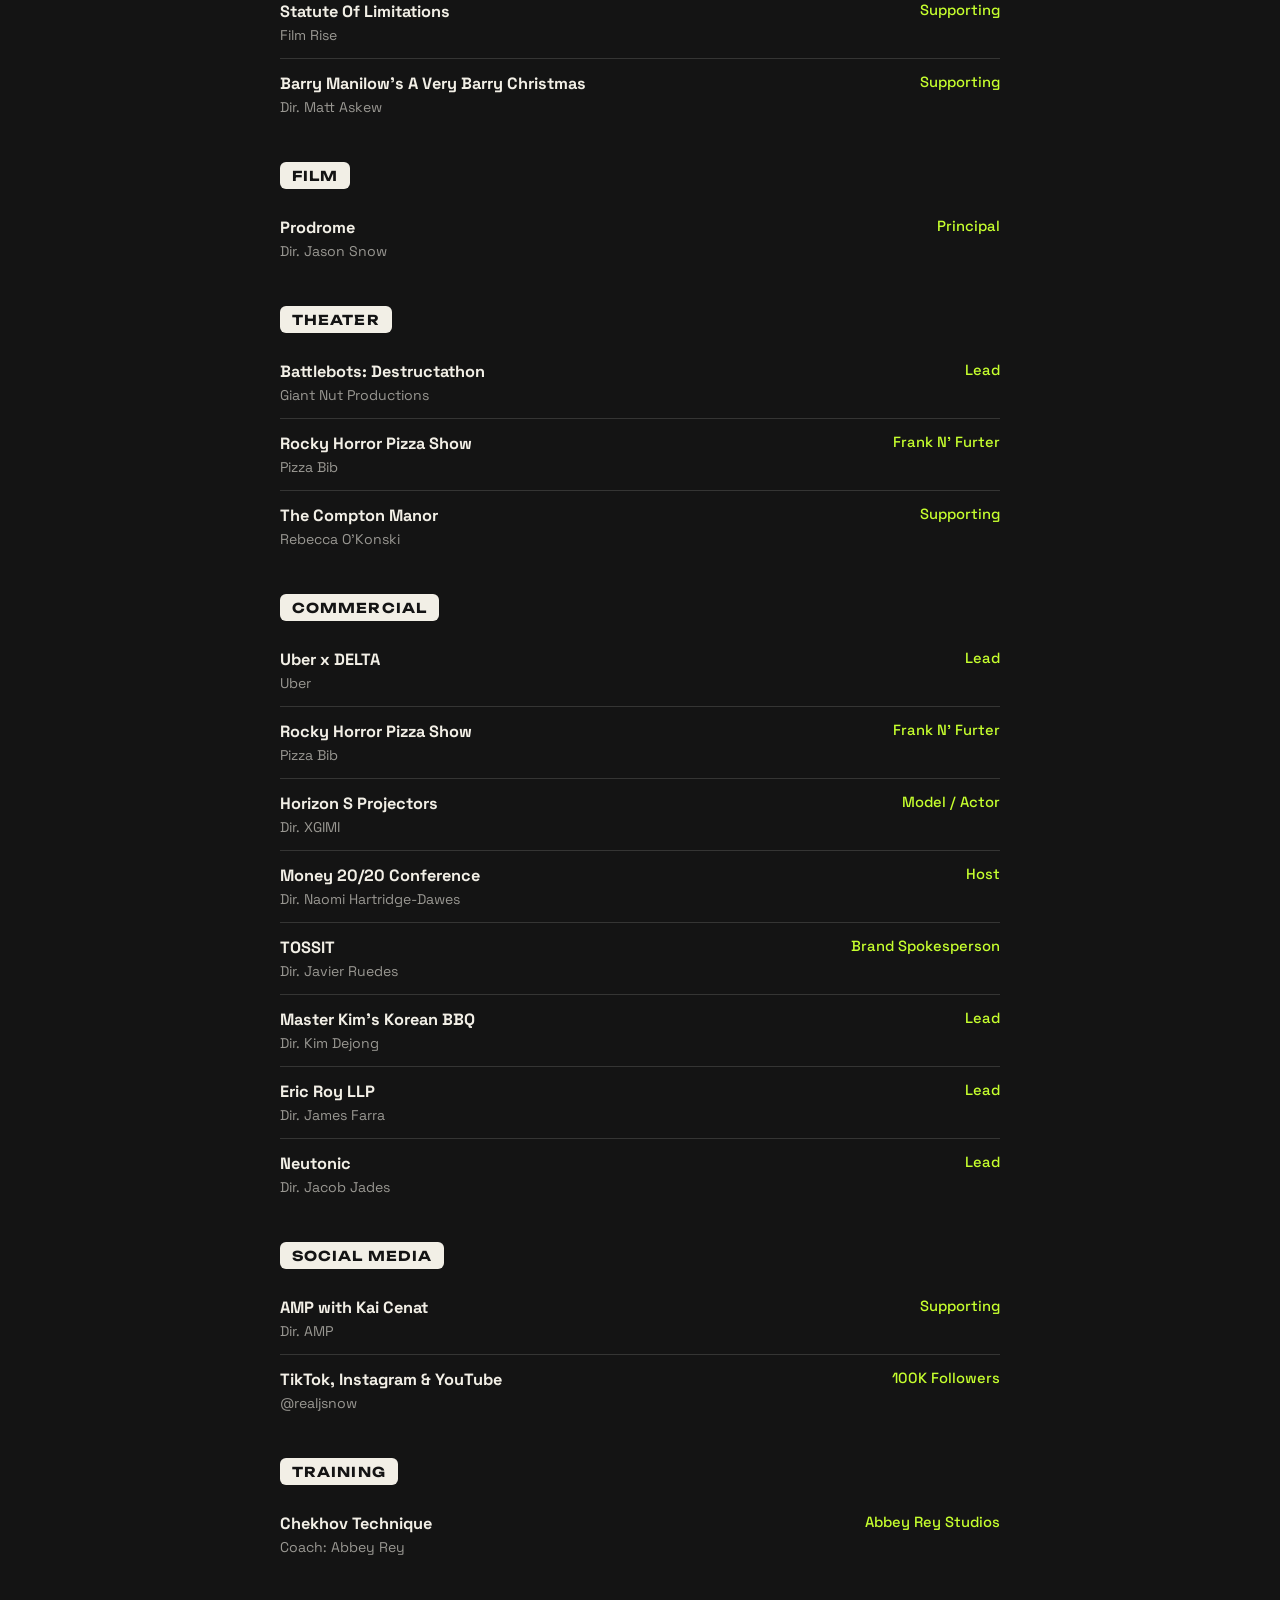
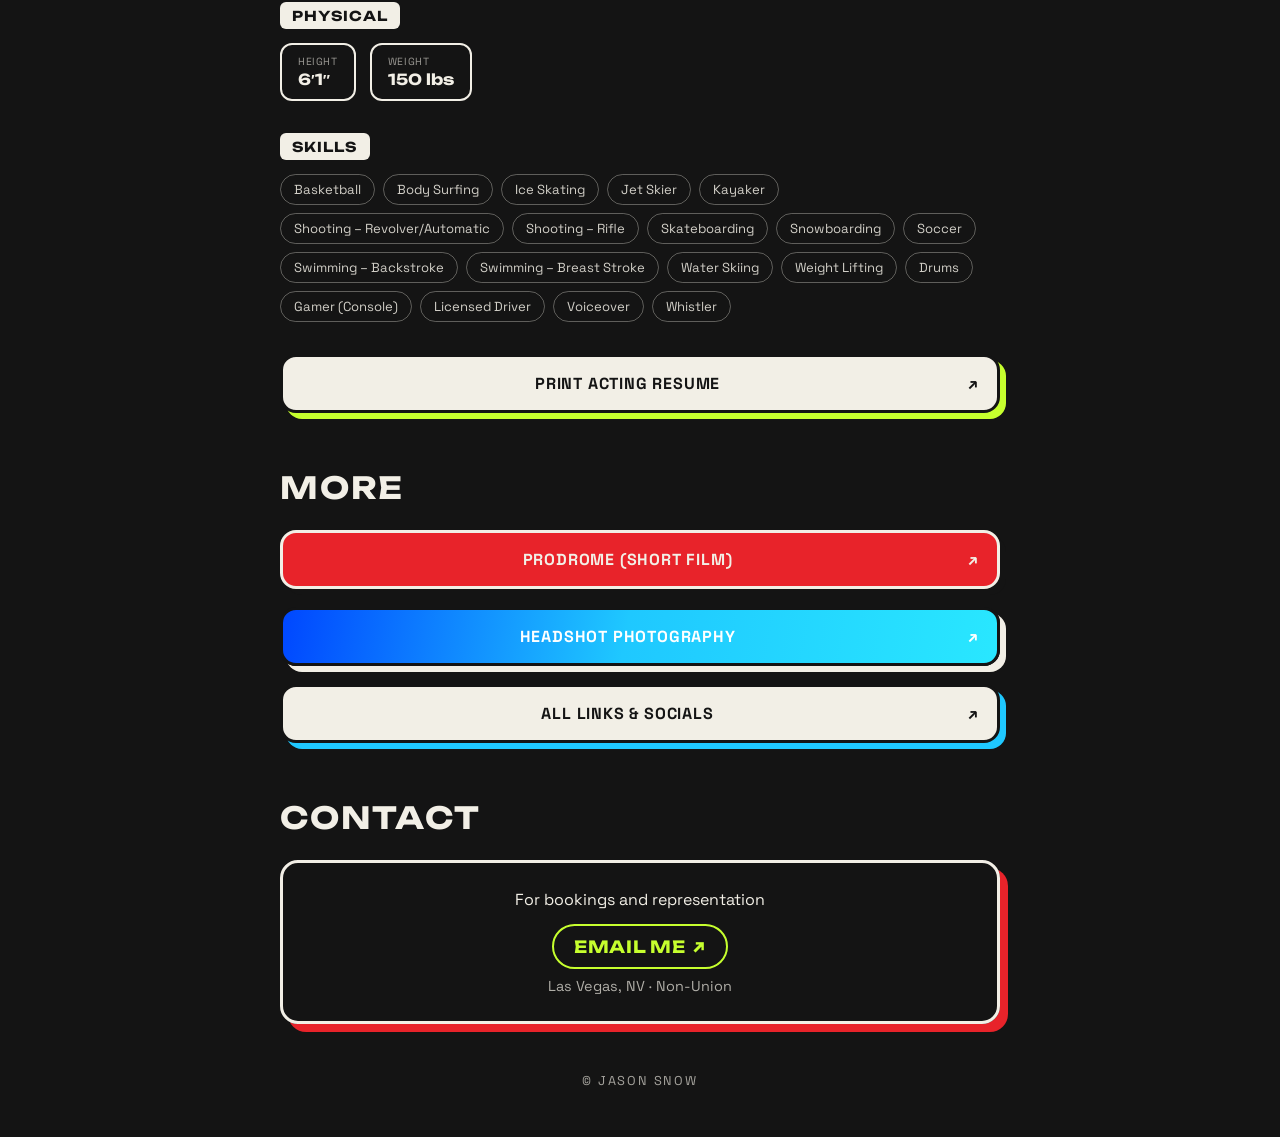
==== commit 1c9d5a97: "Embed Vimeo reel Replaces the reel placeholder with the actual Vimeo player, matching the video's na" ====
--- a/index.html
+++ b/index.html
@@ -135,12 +135,12 @@
         <span class="section-rule"></span>
       </div>
       <div class="reel-frame">
-        <div class="reel-placeholder">
-          <div class="play">
-            <svg viewBox="0 0 24 24"><path d="M8 5v14l11-7z"/></svg>
-          </div>
-          <span class="reel-label">Reel coming soon</span>
-        </div>
+        <iframe src="https://player.vimeo.com/video/1214481794?h=3023fa62c9&amp;badge=0&amp;autopause=0&amp;player_id=0&amp;app_id=58479"
+          frameborder="0"
+          allow="autoplay; fullscreen; picture-in-picture; clipboard-write; encrypted-media; web-share"
+          referrerpolicy="strict-origin-when-cross-origin"
+          title="Jason Snow — Acting Reel"
+          allowfullscreen></iframe>
       </div>
     </section>
 
@@ -358,6 +358,7 @@
     </div>
   </div>
 
+  <script src="https://player.vimeo.com/api/player.js"></script>
   <script src="lightbox.js"></script>
   <script src="contact-shield.js"></script>
 </body>
--- a/style.css
+++ b/style.css
@@ -264,55 +264,15 @@
   border-radius: 18px;
   box-shadow: 8px 8px 0 var(--electric);
   overflow: hidden;
-  aspect-ratio: 16 / 9;
+  aspect-ratio: 4 / 3;
   background: var(--ink-2);
 }
 
-/*
-  To go live: delete .reel-placeholder and uncomment the iframe below,
-  swapping VIMEO_ID for the video's Vimeo ID.
-
-  <iframe src="https://player.vimeo.com/video/VIMEO_ID?title=0&byline=0&portrait=0"
-    width="100%" height="100%" frameborder="0"
-    allow="autoplay; fullscreen; picture-in-picture" allowfullscreen
-    style="position:absolute; inset:0; width:100%; height:100%;"></iframe>
-*/
-.reel-placeholder {
+.reel-frame iframe {
   position: absolute;
   inset: 0;
-  display: flex;
-  flex-direction: column;
-  align-items: center;
-  justify-content: center;
-  gap: 10px;
-  text-align: center;
-  padding: 20px;
-}
-
-.reel-placeholder .play {
-  width: 64px;
-  height: 64px;
-  border: 3px solid var(--bone);
-  border-radius: 50%;
-  display: grid;
-  place-items: center;
-  opacity: 0.6;
-}
-
-.reel-placeholder .play svg {
-  width: 22px;
-  height: 22px;
-  fill: var(--bone);
-  margin-left: 3px;
-}
-
-.reel-placeholder .reel-label {
-  font-family: var(--font-display);
-  font-weight: 700;
-  text-transform: uppercase;
-  letter-spacing: 0.06em;
-  font-size: 0.95rem;
-  opacity: 0.6;
+  width: 100%;
+  height: 100%;
 }
 
 /* ---------- Resume ---------- */
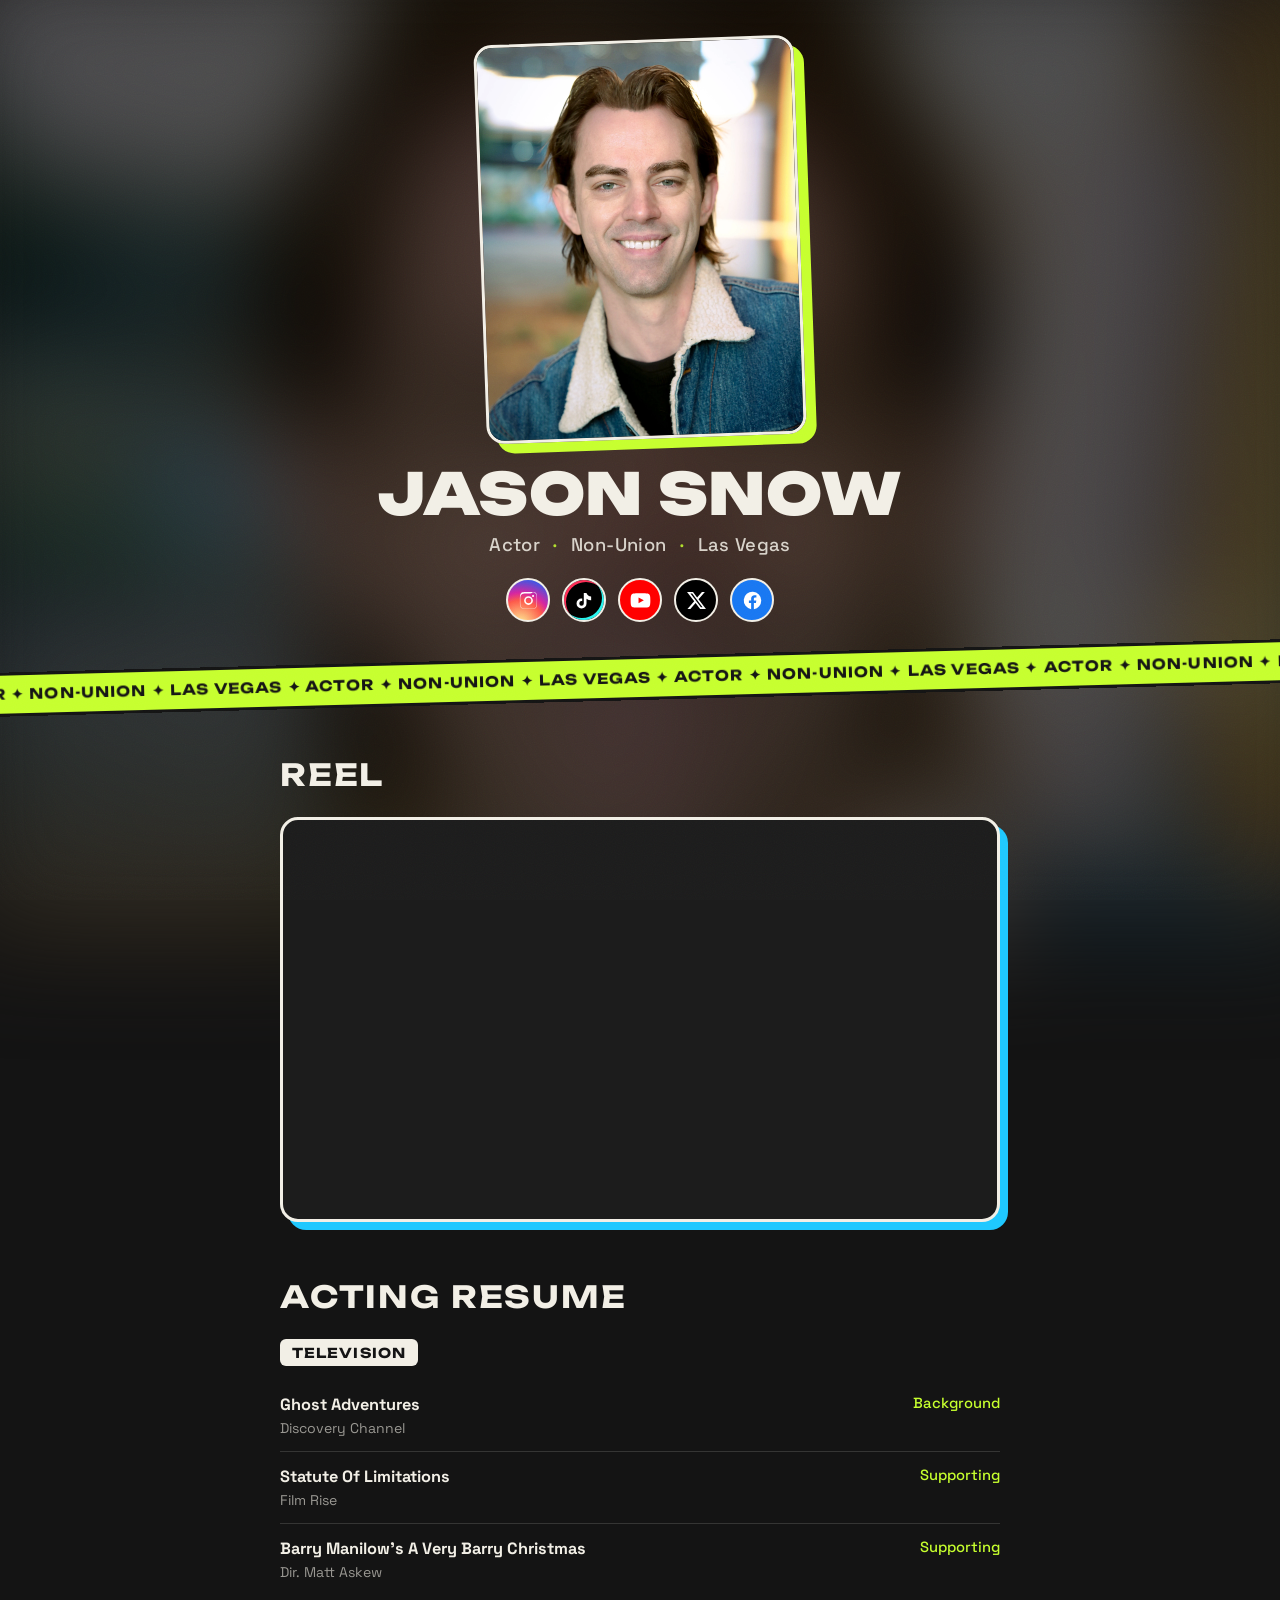
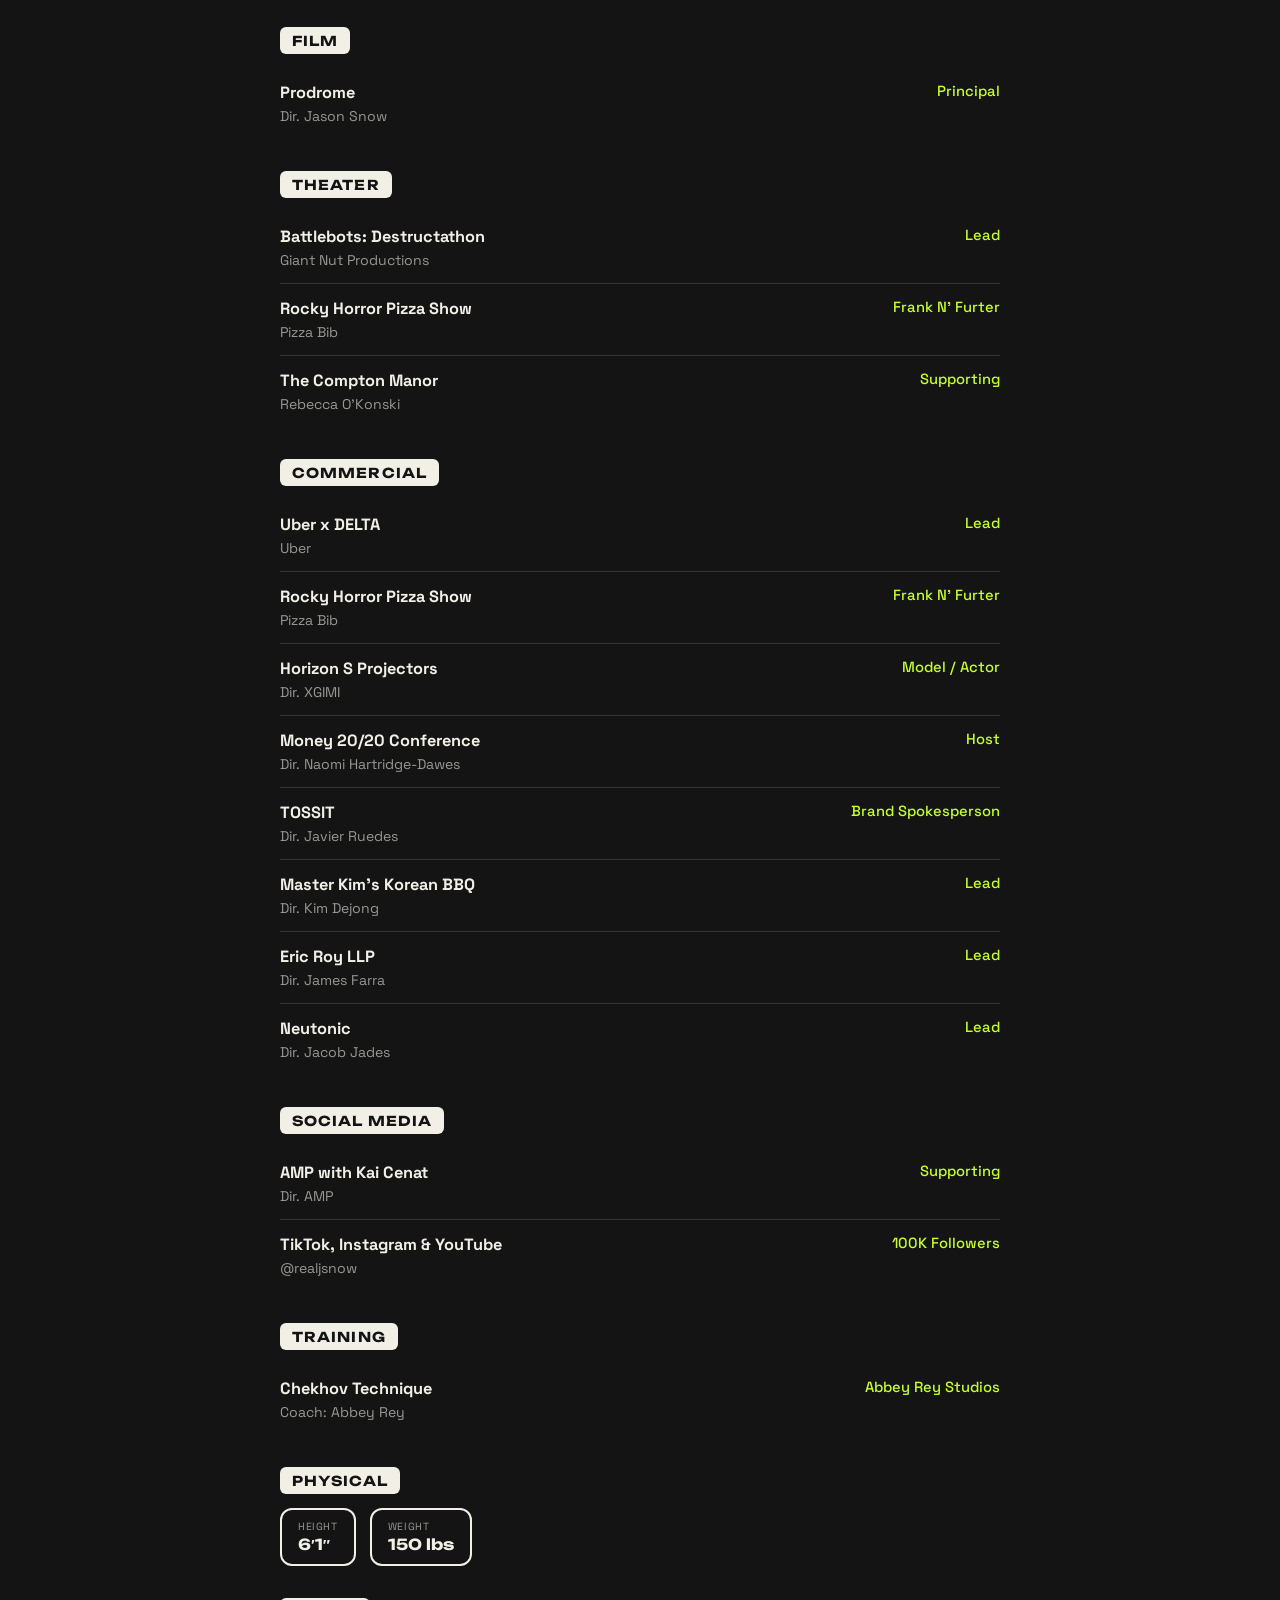
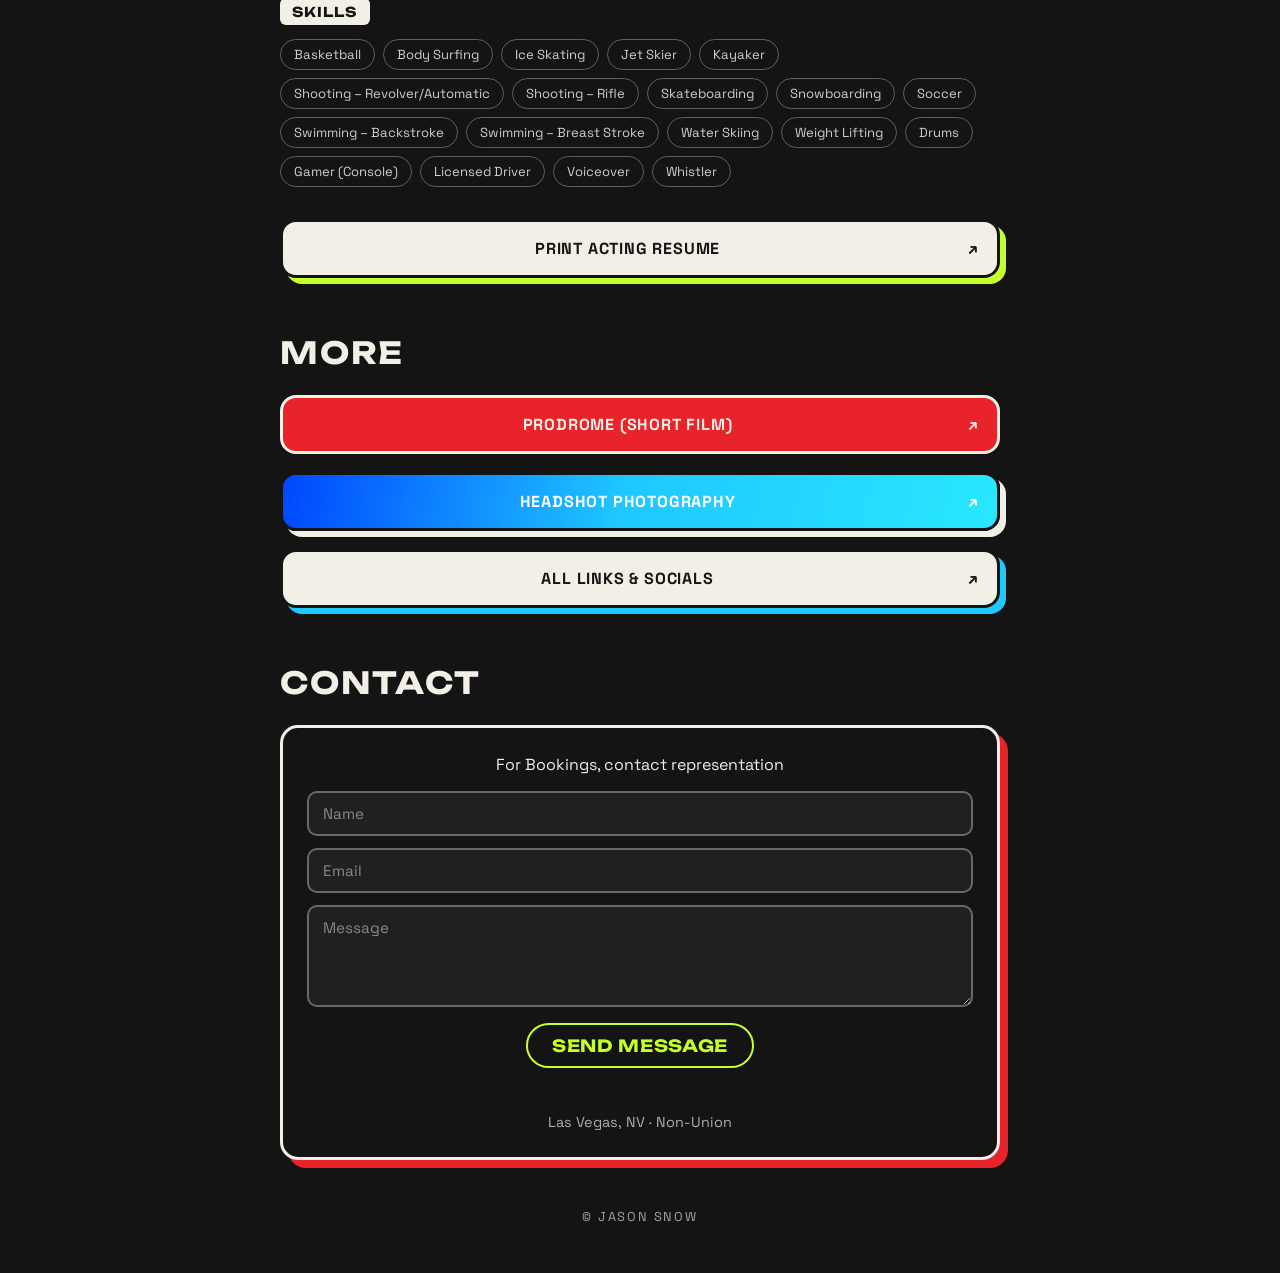
==== commit 0abd7e16: "Replace mailto button with a real contact form (Web3Forms) No CAPTCHA, no exposed email address in t" ====
--- a/index.html
+++ b/index.html
@@ -333,8 +333,17 @@
         <span class="section-rule"></span>
       </div>
       <div class="contact-card">
-        <p>For bookings and representation</p>
-        <button type="button" class="contact-email" id="contact-btn">Email Me <span class="arrow">&#8599;</span></button>
+        <p>For Bookings, contact representation</p>
+        <form class="contact-form" id="contact-form">
+          <input type="hidden" name="access_key" value="8d0ae2dd-05eb-44ef-8c92-e0a61a79b38d">
+          <input type="hidden" name="subject" value="New message from jasonwsnow.com">
+          <input type="checkbox" name="botcheck" class="botcheck" tabindex="-1" autocomplete="off">
+          <input type="text" name="name" placeholder="Name" required>
+          <input type="email" name="email" placeholder="Email" required>
+          <textarea name="message" placeholder="Message" rows="4" required></textarea>
+          <button type="submit" class="contact-submit">Send Message</button>
+          <p class="contact-status" id="contact-status" role="status"></p>
+        </form>
         <p class="contact-sub">Las Vegas, NV &middot; Non-Union</p>
       </div>
     </section>
@@ -360,6 +369,6 @@
 
   <script src="https://player.vimeo.com/api/player.js"></script>
   <script src="lightbox.js"></script>
-  <script src="contact-shield.js"></script>
+  <script src="contact-form.js"></script>
 </body>
 </html>
--- a/style.css
+++ b/style.css
@@ -264,7 +264,7 @@
   border-radius: 18px;
   box-shadow: 8px 8px 0 var(--electric);
   overflow: hidden;
-  aspect-ratio: 4 / 3;
+  aspect-ratio: 16 / 9;
   background: var(--ink-2);
 }
 
@@ -455,15 +455,55 @@
   box-shadow: 8px 8px 0 var(--blood);
 }
 
-.contact-email {
-  display: inline-flex;
-  align-items: center;
-  gap: 8px;
-  margin-top: 14px;
+.contact-form {
+  display: flex;
+  flex-direction: column;
+  gap: 12px;
+  margin-top: 16px;
+  text-align: left;
+}
+
+.botcheck {
+  position: absolute;
+  left: -9999px;
+  width: 1px;
+  height: 1px;
+  opacity: 0;
+}
+
+.contact-form input[type="text"],
+.contact-form input[type="email"],
+.contact-form textarea {
+  width: 100%;
+  background: rgba(242, 239, 230, 0.06);
+  border: 2px solid rgba(242, 239, 230, 0.35);
+  border-radius: 10px;
+  padding: 11px 14px;
+  font-family: var(--font-body);
+  font-size: 0.95rem;
+  color: var(--bone);
+  resize: vertical;
+}
+
+.contact-form input::placeholder,
+.contact-form textarea::placeholder {
+  color: rgba(242, 239, 230, 0.5);
+}
+
+.contact-form input:focus,
+.contact-form textarea:focus {
+  outline: none;
+  border-color: var(--acid);
+  background: rgba(242, 239, 230, 0.1);
+}
+
+.contact-submit {
+  align-self: center;
+  margin-top: 4px;
   background: none;
   border: 2px solid var(--acid);
   border-radius: 999px;
-  padding: 10px 20px;
+  padding: 10px 24px;
   font-family: var(--font-display);
   font-weight: 700;
   font-size: clamp(0.9rem, 4vw, 1.05rem);
@@ -471,19 +511,38 @@
   letter-spacing: 0.04em;
   color: var(--acid);
   cursor: pointer;
-  word-break: break-word;
   transition: background 0.15s ease, color 0.15s ease;
 }
 
-.contact-email:hover {
+.contact-submit:hover {
   background: var(--acid);
   color: var(--ink);
+}
+
+.contact-submit:disabled {
+  opacity: 0.6;
+  cursor: default;
+}
+
+.contact-status {
+  min-height: 1.2em;
+  margin-top: 2px;
+  text-align: center;
+  font-size: 0.88rem;
+}
+
+.contact-status--ok {
+  color: var(--acid);
+}
+
+.contact-status--error {
+  color: var(--blood);
 }
 
 .contact-sub {
   font-size: 0.9rem;
   opacity: 0.7;
-  margin-top: 8px;
+  margin-top: 14px;
 }
 
 /* ---------- Footer ---------- */
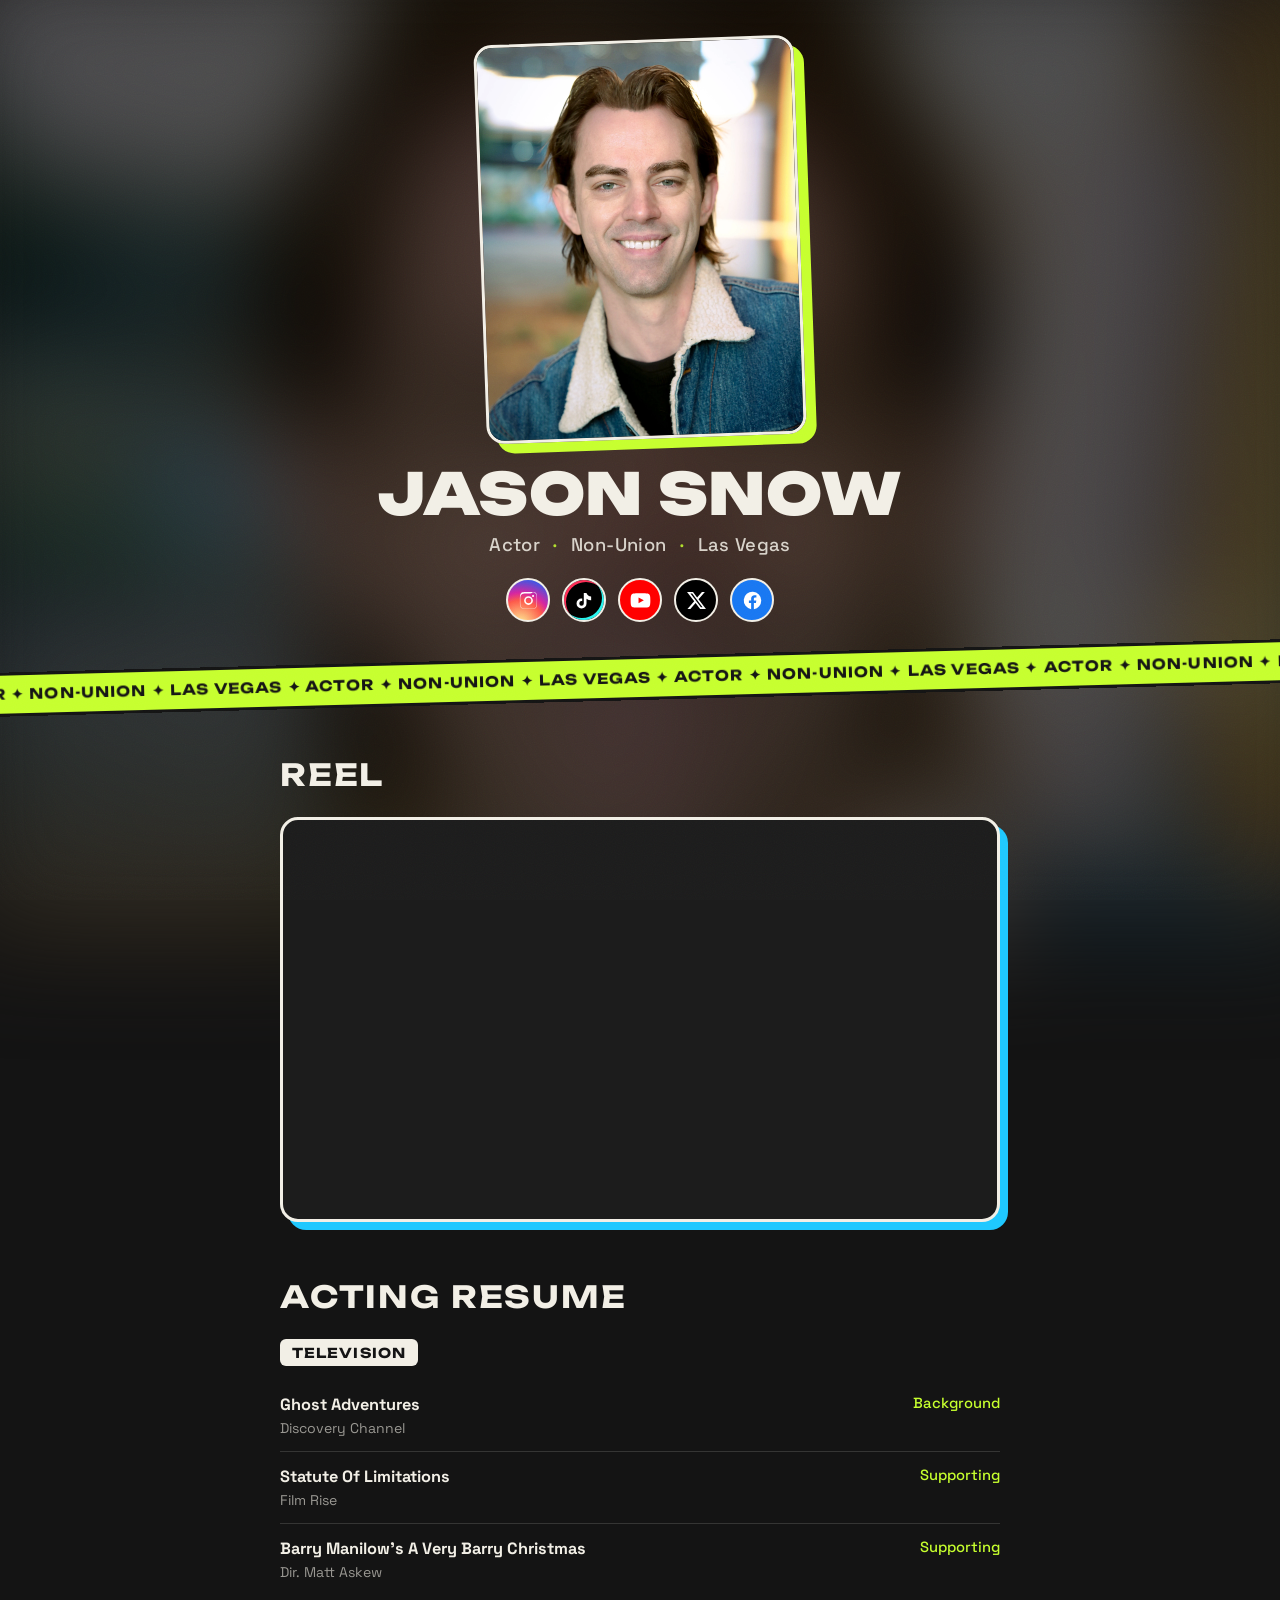
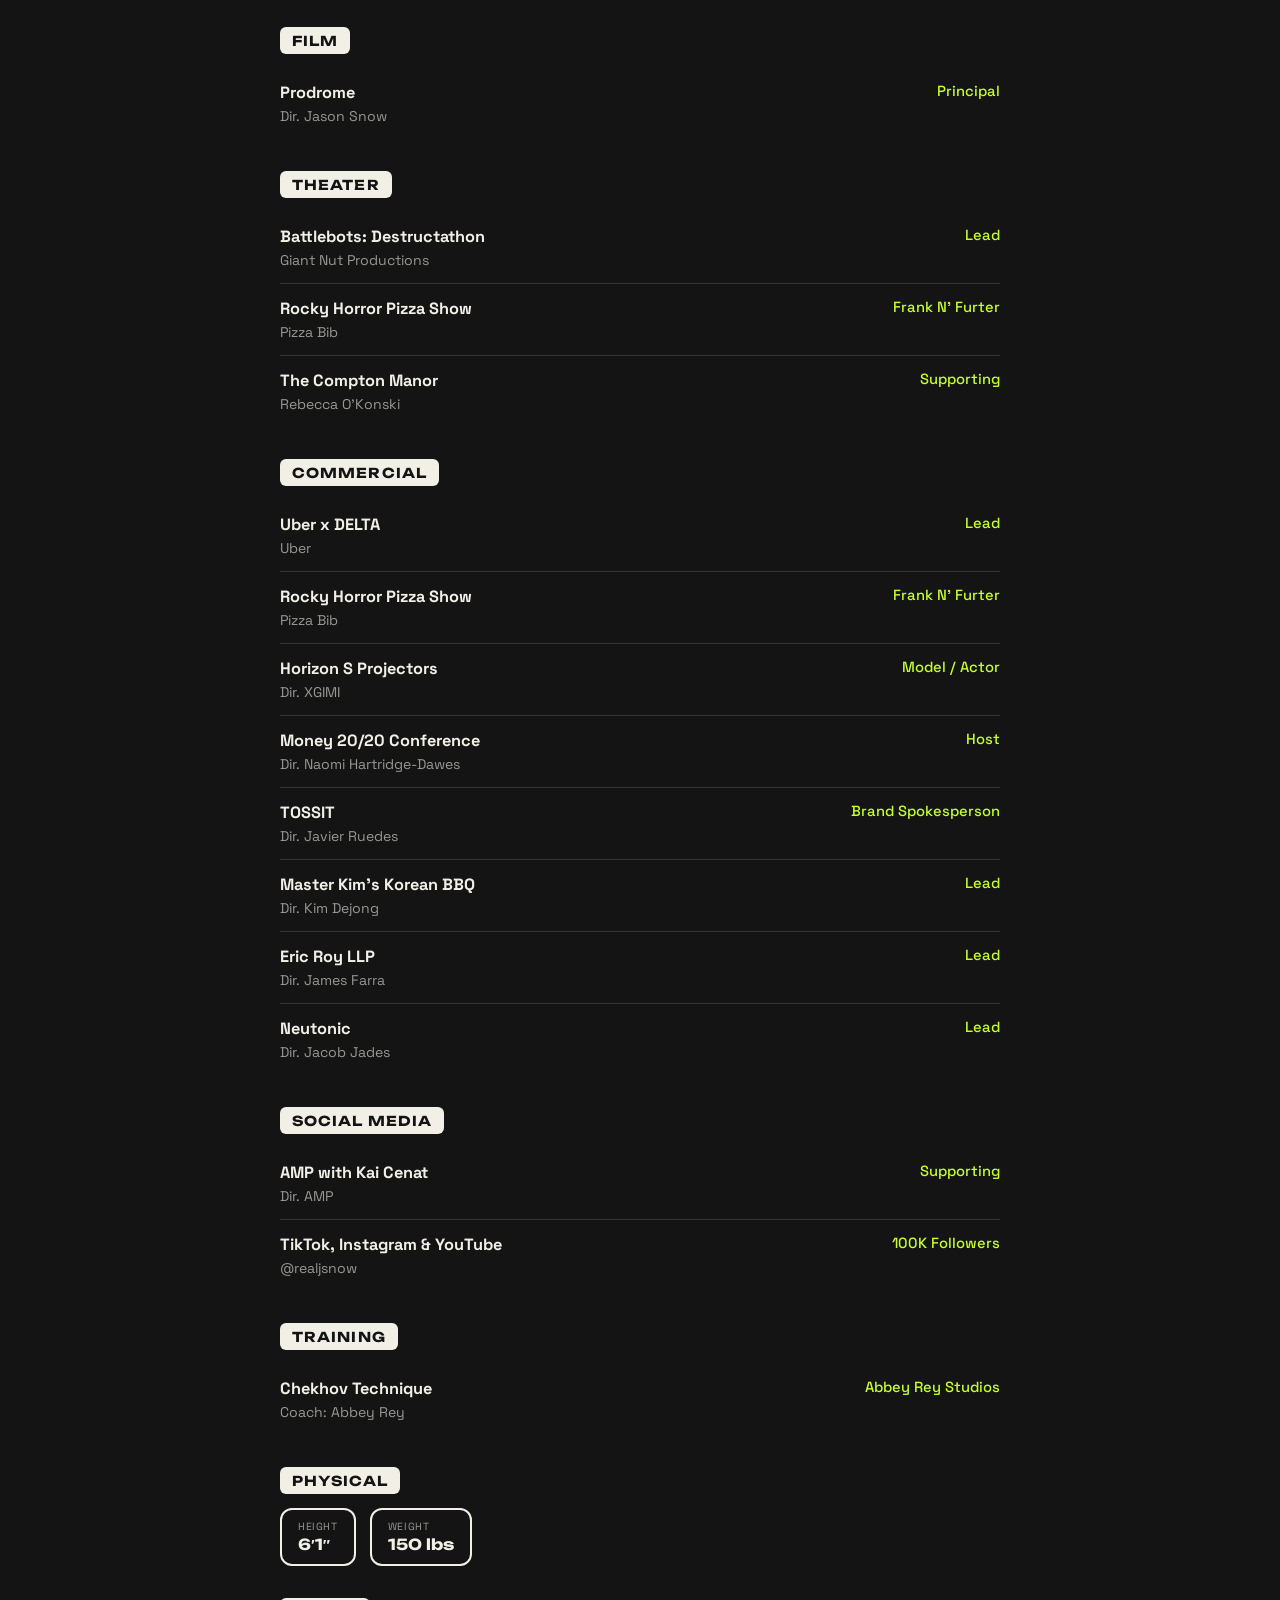
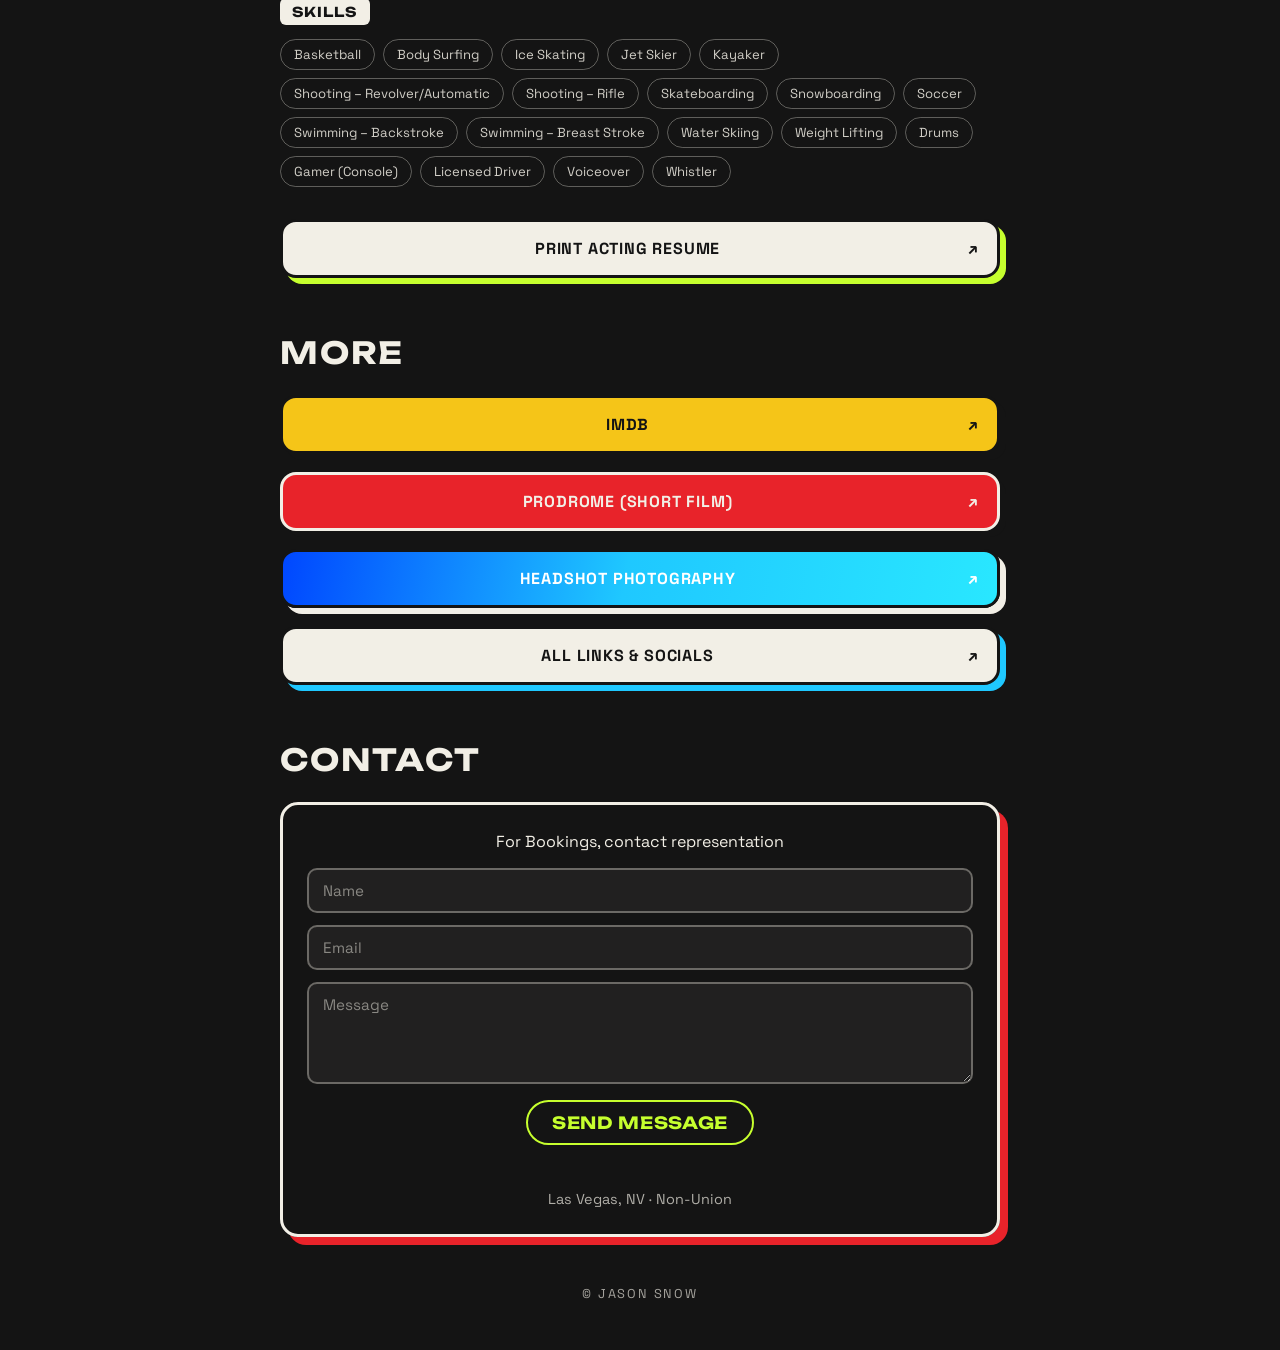
==== commit e1009f2f: "Add IMDb link to More section and Person schema Co-Authored-By: Claude Sonnet 5 <noreply@anthropic.c" ====
--- a/index.html
+++ b/index.html
@@ -63,7 +63,8 @@
           "https://www.facebook.com/profile.php?id=61565419013479",
           "https://realjsnow.com",
           "https://jasonsnowphotos.com",
-          "https://theprodrome.com"
+          "https://theprodrome.com",
+          "https://www.imdb.com/name/nm17354321/"
         ]
       },
       {
@@ -311,6 +312,10 @@
         <span class="section-rule"></span>
       </div>
       <div class="links">
+        <a class="btn btn-imdb" href="https://www.imdb.com/name/nm17354321/" target="_blank" rel="noopener">
+          <span class="btn-label">IMDb</span>
+          <span class="arrow">&#8599;</span>
+        </a>
         <a class="btn btn-pr" href="https://theprodrome.com" target="_blank" rel="noopener">
           <span class="btn-label">Prodrome (Short Film)</span>
           <span class="arrow">&#8599;</span>
--- a/style.css
+++ b/style.css
@@ -444,6 +444,17 @@
 
 .btn-rj:hover {
   box-shadow: 10px 10px 0 var(--electric);
+}
+
+.btn-imdb {
+  background: #f5c518;
+  color: #141414;
+  border-color: #141414;
+  box-shadow: 6px 6px 0 var(--ink);
+}
+
+.btn-imdb:hover {
+  box-shadow: 10px 10px 0 var(--ink);
 }
 
 /* ---------- Contact ---------- */
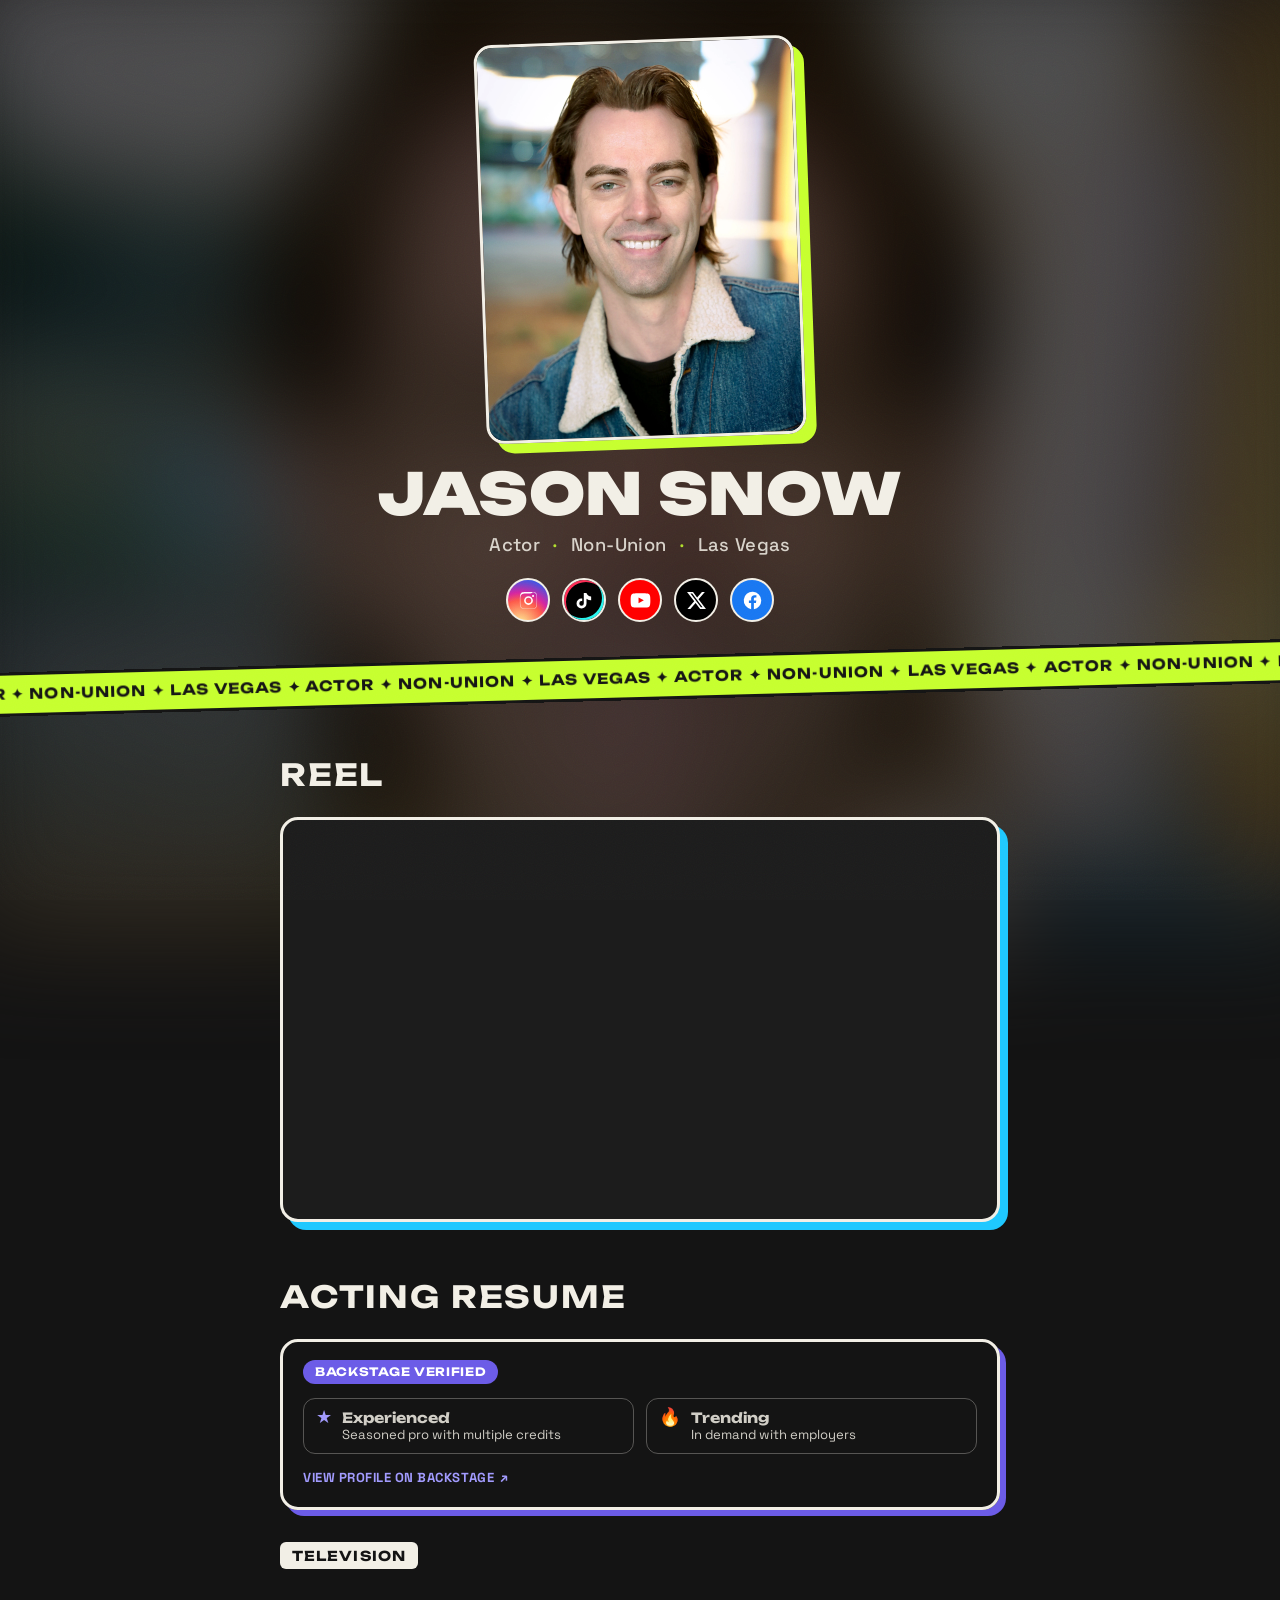
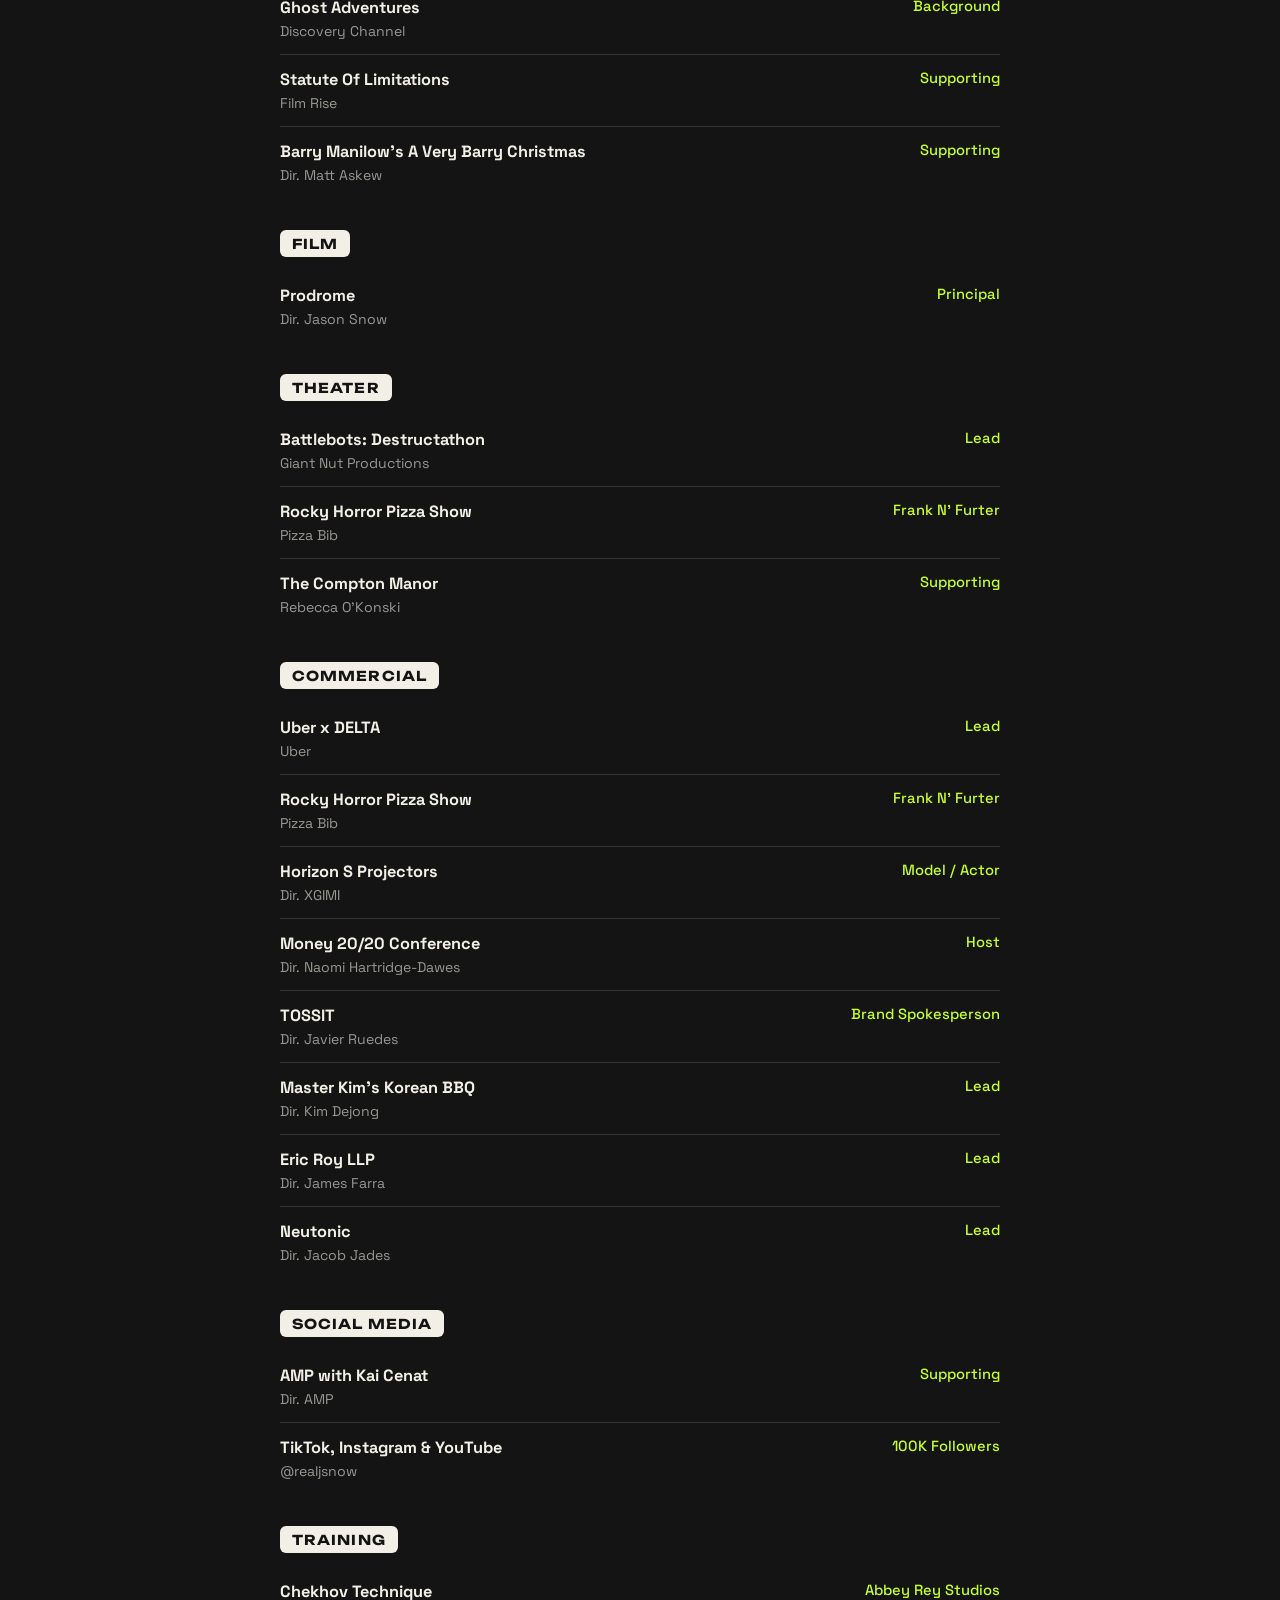
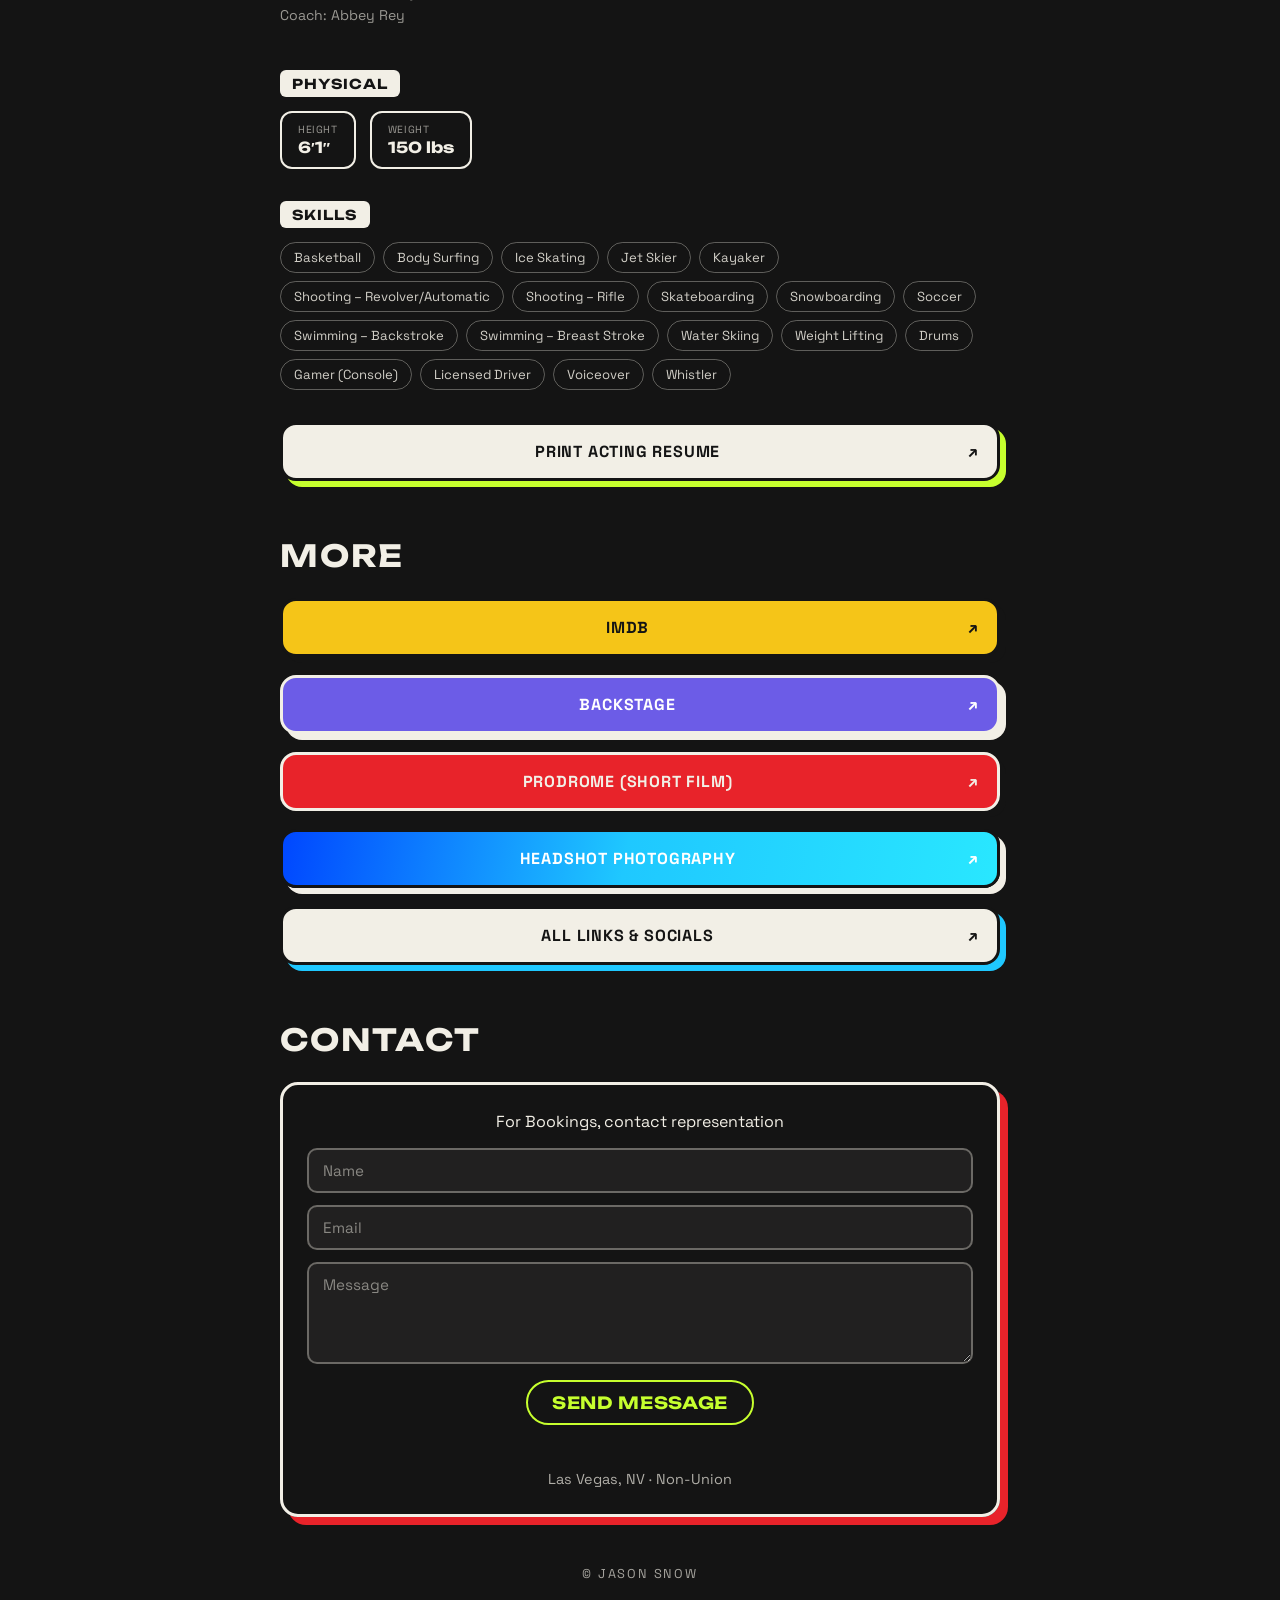
==== commit c5f23fad: "Add Backstage profile link and verification badges Co-Authored-By: Claude Sonnet 5 <noreply@anthropi" ====
--- a/index.html
+++ b/index.html
@@ -64,7 +64,8 @@
           "https://realjsnow.com",
           "https://jasonsnowphotos.com",
           "https://theprodrome.com",
-          "https://www.imdb.com/name/nm17354321/"
+          "https://www.imdb.com/name/nm17354321/",
+          "https://www.backstage.com/u/jason-w-snow/"
         ]
       },
       {
@@ -151,6 +152,21 @@
         <span class="section-tag">Acting Resume</span>
         <span class="section-rule"></span>
       </div>
+
+      <a class="backstage-strip" href="https://www.backstage.com/u/jason-w-snow/" target="_blank" rel="noopener">
+        <span class="backstage-tag">Backstage Verified</span>
+        <div class="backstage-badges">
+          <div class="badge">
+            <span class="badge-icon" aria-hidden="true">&#9733;</span>
+            <span class="badge-copy"><strong>Experienced</strong>Seasoned pro with multiple credits</span>
+          </div>
+          <div class="badge">
+            <span class="badge-icon" aria-hidden="true">&#128293;</span>
+            <span class="badge-copy"><strong>Trending</strong>In demand with employers</span>
+          </div>
+        </div>
+        <span class="backstage-link">View profile on Backstage <span class="arrow">&#8599;</span></span>
+      </a>
 
       <div class="resume-group">
         <span class="resume-group-title">Television</span>
@@ -316,6 +332,10 @@
           <span class="btn-label">IMDb</span>
           <span class="arrow">&#8599;</span>
         </a>
+        <a class="btn btn-backstage" href="https://www.backstage.com/u/jason-w-snow/" target="_blank" rel="noopener">
+          <span class="btn-label">Backstage</span>
+          <span class="arrow">&#8599;</span>
+        </a>
         <a class="btn btn-pr" href="https://theprodrome.com" target="_blank" rel="noopener">
           <span class="btn-label">Prodrome (Short Film)</span>
           <span class="arrow">&#8599;</span>
--- a/style.css
+++ b/style.css
@@ -276,6 +276,88 @@
 }
 
 /* ---------- Resume ---------- */
+
+.backstage-strip {
+  display: block;
+  border: 3px solid var(--bone);
+  border-radius: 18px;
+  padding: 18px 20px 20px;
+  margin-bottom: 32px;
+  text-decoration: none;
+  color: var(--bone);
+  box-shadow: 6px 6px 0 #6c5ce7;
+  transition: transform 0.15s ease, box-shadow 0.15s ease;
+}
+
+.backstage-strip:hover {
+  transform: translate(-3px, -3px);
+  box-shadow: 10px 10px 0 #6c5ce7;
+}
+
+.backstage-tag {
+  display: inline-block;
+  background: #6c5ce7;
+  color: #fff;
+  font-family: var(--font-display);
+  font-weight: 700;
+  text-transform: uppercase;
+  letter-spacing: 0.06em;
+  font-size: 0.72rem;
+  padding: 5px 12px;
+  border-radius: 999px;
+  margin-bottom: 14px;
+}
+
+.backstage-badges {
+  display: flex;
+  flex-wrap: wrap;
+  gap: 12px;
+  margin-bottom: 12px;
+}
+
+.badge {
+  flex: 1;
+  min-width: 160px;
+  display: flex;
+  align-items: flex-start;
+  gap: 10px;
+  border: 1px solid rgba(242, 239, 230, 0.3);
+  border-radius: 12px;
+  padding: 10px 12px;
+}
+
+.badge-icon {
+  font-size: 1.1rem;
+  line-height: 1;
+  color: #a29bfe;
+}
+
+.badge-copy {
+  display: flex;
+  flex-direction: column;
+  font-size: 0.82rem;
+  opacity: 0.85;
+}
+
+.badge-copy strong {
+  font-family: var(--font-display);
+  font-weight: 700;
+  font-size: 0.88rem;
+  color: var(--bone);
+  opacity: 1;
+}
+
+.backstage-link {
+  display: inline-flex;
+  align-items: center;
+  gap: 6px;
+  font-size: 0.82rem;
+  font-weight: 700;
+  color: #a29bfe;
+  text-transform: uppercase;
+  letter-spacing: 0.04em;
+}
+
 .resume-group {
   margin-bottom: 32px;
 }
@@ -455,6 +537,17 @@
 
 .btn-imdb:hover {
   box-shadow: 10px 10px 0 var(--ink);
+}
+
+.btn-backstage {
+  background: #6c5ce7;
+  color: #fff;
+  border-color: var(--bone);
+  box-shadow: 6px 6px 0 var(--bone);
+}
+
+.btn-backstage:hover {
+  box-shadow: 10px 10px 0 var(--bone);
 }
 
 /* ---------- Contact ---------- */
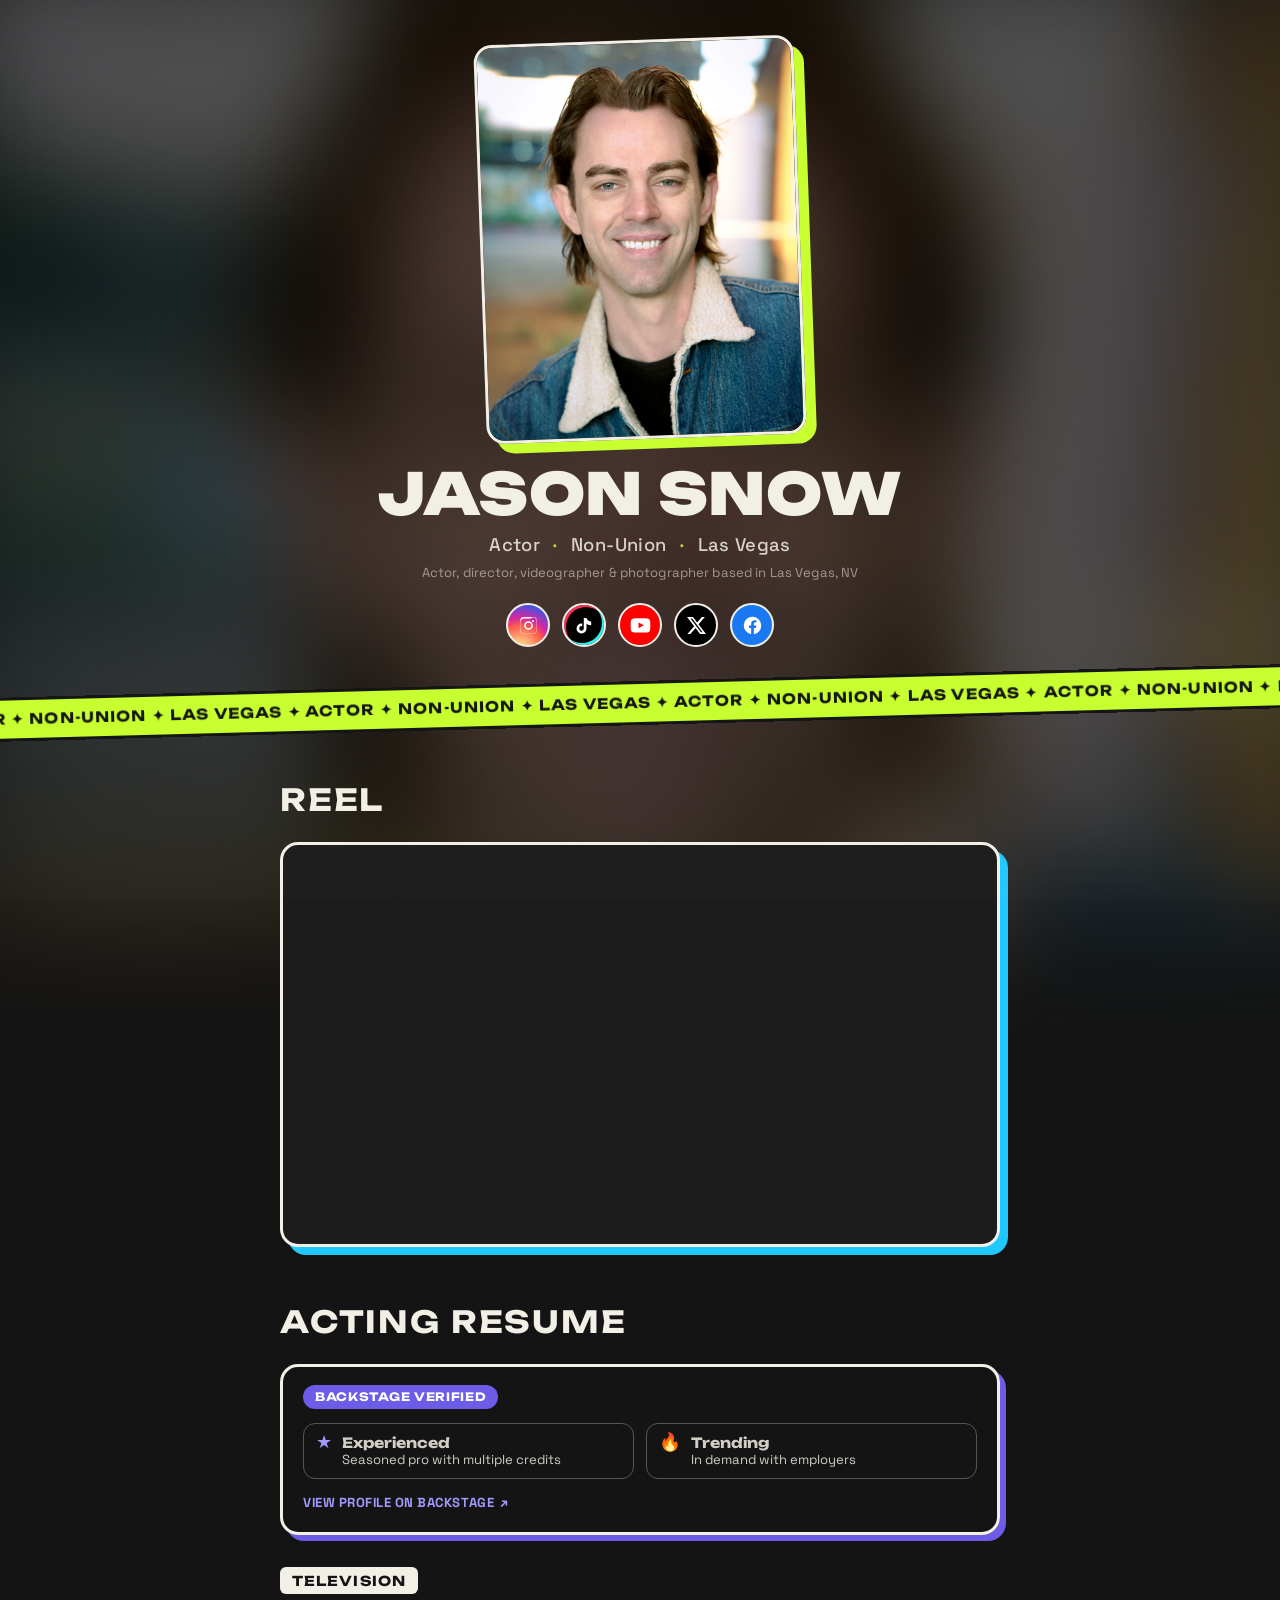
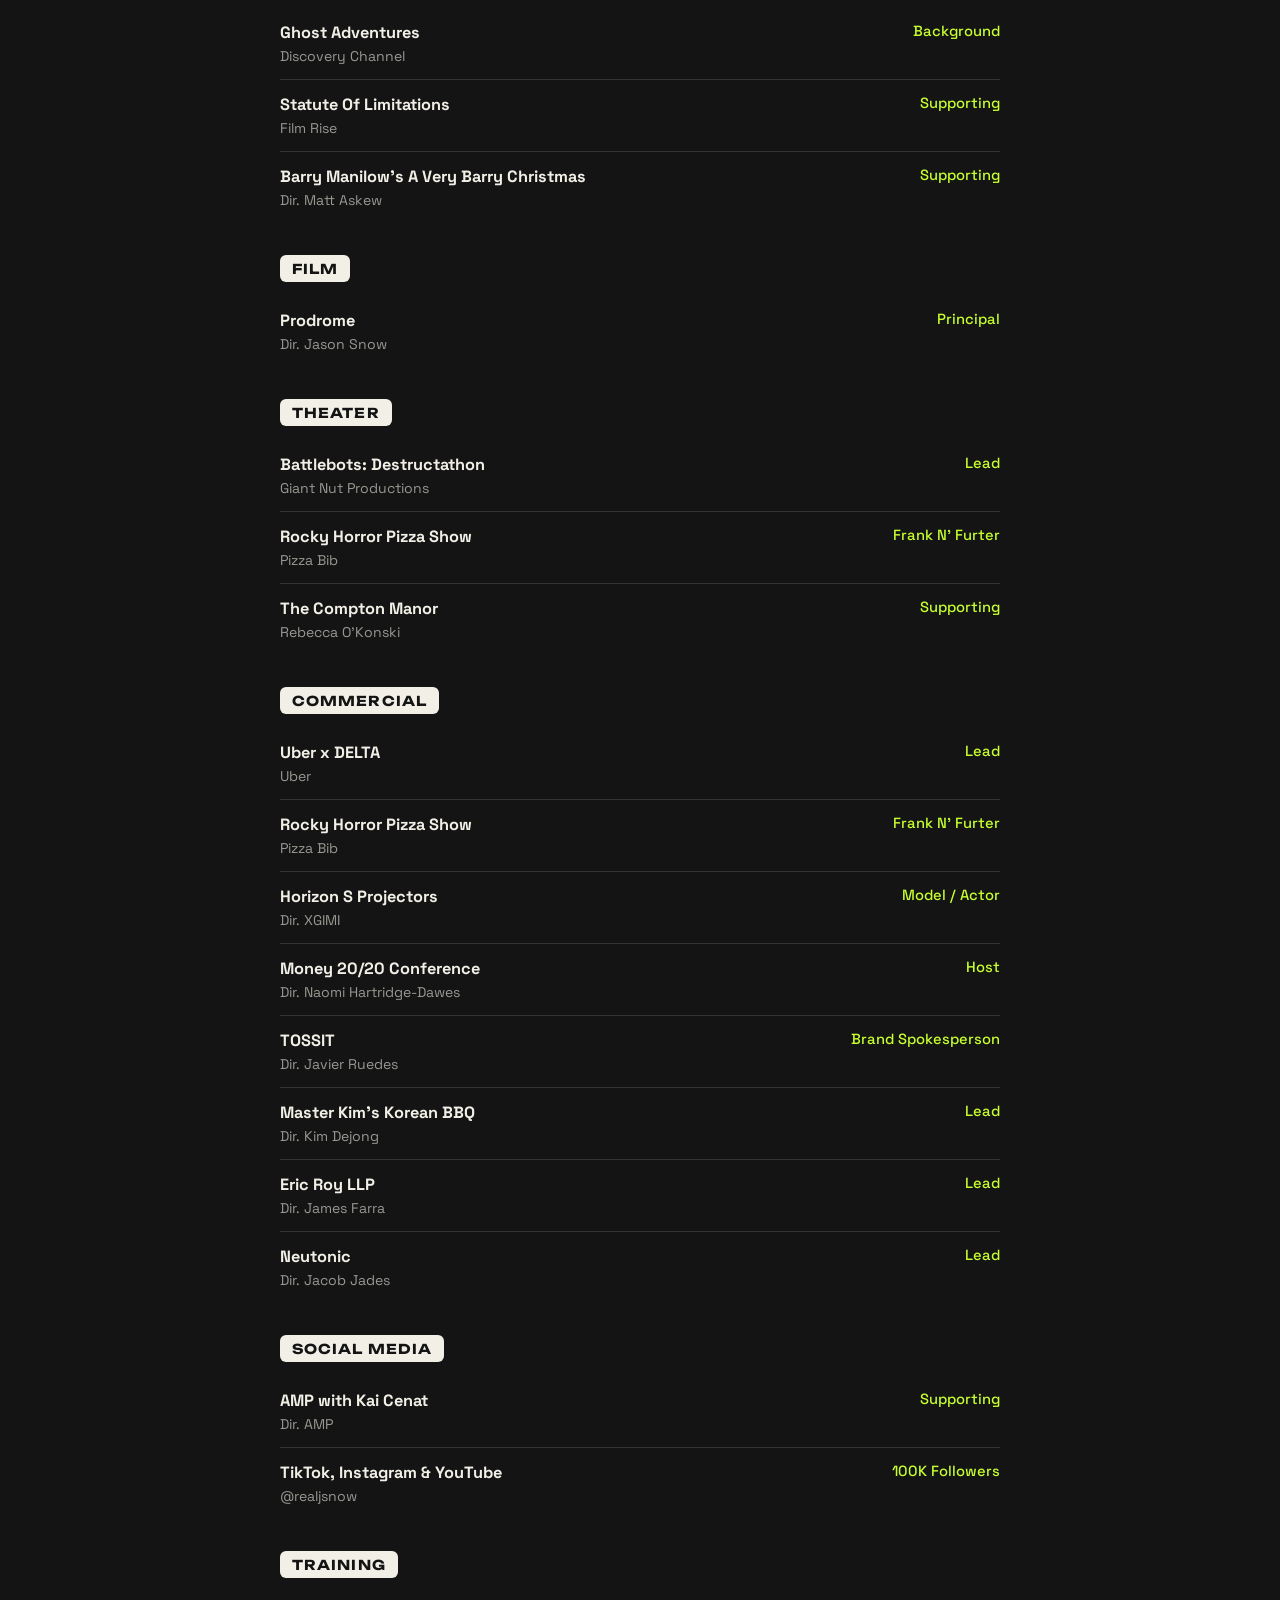
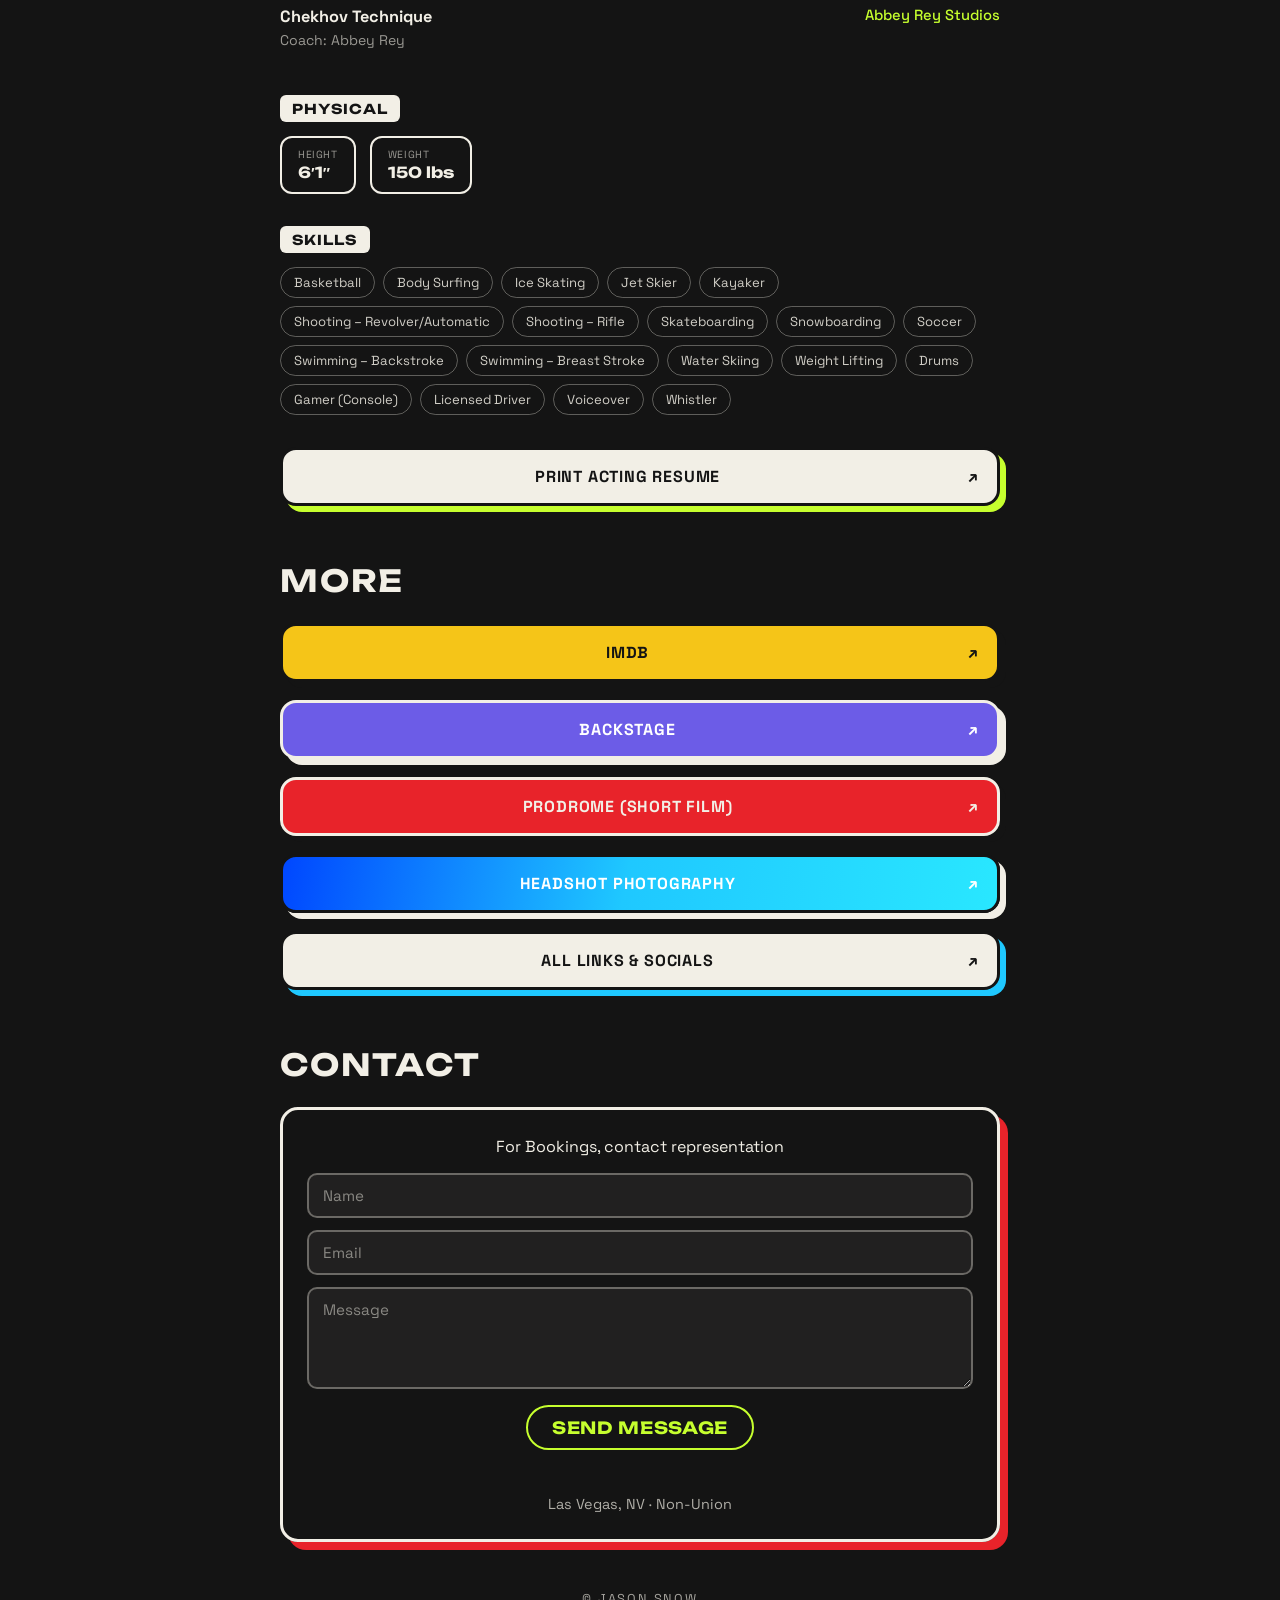
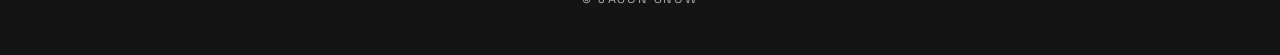
==== commit 9589854b: "Strengthen SEO targeting for name + Las Vegas actor/director/videographer/photographer - Title, meta" ====
--- a/index.html
+++ b/index.html
@@ -3,8 +3,9 @@
 <head>
   <meta charset="UTF-8">
   <meta name="viewport" content="width=device-width, initial-scale=1.0">
-  <title>Jason Snow | Actor</title>
-  <meta name="description" content="Jason Snow — actor. Reel, acting resume, and credits including Ghost Adventures, Prodrome, and Rocky Horror Pizza Show.">
+  <title>Jason Snow | Las Vegas Actor, Director & Videographer</title>
+  <meta name="description" content="Jason Snow — Las Vegas actor, director, videographer, and photographer. Reel, resume, and credits including Ghost Adventures and Prodrome.">
+  <meta name="keywords" content="Jason Snow, Las Vegas actor, Las Vegas director, Las Vegas videographer, Las Vegas photographer, actor resume, acting reel">
   <link rel="canonical" href="https://jasonwsnow.com/">
   <meta name="author" content="Jason Snow">
   <meta name="robots" content="index, follow, max-image-preview:large">
@@ -12,8 +13,8 @@
 
   <!-- Open Graph -->
   <meta property="og:site_name" content="Jason Snow">
-  <meta property="og:title" content="Jason Snow | Actor">
-  <meta property="og:description" content="Reel, acting resume, and credits — Ghost Adventures, Prodrome, Rocky Horror Pizza Show, and more.">
+  <meta property="og:title" content="Jason Snow | Las Vegas Actor, Director & Videographer">
+  <meta property="og:description" content="Las Vegas actor, director, videographer, and photographer. Reel, resume, and credits — Ghost Adventures, Prodrome, and more.">
   <meta property="og:type" content="profile">
   <meta property="og:url" content="https://jasonwsnow.com/">
   <meta property="og:locale" content="en_US">
@@ -21,7 +22,7 @@
   <meta property="og:image:type" content="image/jpeg">
   <meta property="og:image:width" content="1200">
   <meta property="og:image:height" content="630">
-  <meta property="og:image:alt" content="Jason Snow — actor">
+  <meta property="og:image:alt" content="Jason Snow — Las Vegas actor, director, and videographer">
   <meta property="profile:first_name" content="Jason">
   <meta property="profile:last_name" content="Snow">
 
@@ -29,10 +30,10 @@
   <meta name="twitter:card" content="summary_large_image">
   <meta name="twitter:site" content="@realjsnow">
   <meta name="twitter:creator" content="@realjsnow">
-  <meta name="twitter:title" content="Jason Snow | Actor">
-  <meta name="twitter:description" content="Reel, acting resume, and credits — Ghost Adventures, Prodrome, Rocky Horror Pizza Show, and more.">
+  <meta name="twitter:title" content="Jason Snow | Las Vegas Actor, Director & Videographer">
+  <meta name="twitter:description" content="Las Vegas actor, director, videographer, and photographer. Reel, resume, and credits — Ghost Adventures, Prodrome, and more.">
   <meta name="twitter:image" content="https://jasonwsnow.com/assets/og-share.jpg">
-  <meta name="twitter:image:alt" content="Jason Snow — actor">
+  <meta name="twitter:image:alt" content="Jason Snow — Las Vegas actor, director, and videographer">
 
   <!-- Icons -->
   <link rel="icon" type="image/png" sizes="32x32" href="favicon-32.png">
@@ -52,9 +53,13 @@
         "alternateName": "realjsnow",
         "url": "https://jasonwsnow.com/",
         "image": "https://jasonwsnow.com/assets/og-share.jpg",
-        "description": "Actor based in Las Vegas.",
-        "jobTitle": "Actor",
+        "description": "Actor, director, videographer, and photographer based in Las Vegas, Nevada.",
+        "jobTitle": ["Actor", "Director", "Videographer", "Photographer"],
         "height": "6 ft 1 in",
+        "homeLocation": {
+          "@type": "City",
+          "name": "Las Vegas"
+        },
         "sameAs": [
           "https://instagram.com/realjsnow",
           "https://tiktok.com/@realjsnow",
@@ -73,7 +78,7 @@
         "@id": "https://jasonwsnow.com/#website",
         "url": "https://jasonwsnow.com/",
         "name": "Jason Snow",
-        "description": "Official acting portfolio for Jason Snow — reel, acting resume, and credits.",
+        "description": "Official portfolio for Jason Snow — Las Vegas actor, director, videographer, and photographer. Reel, resume, and credits.",
         "inLanguage": "en-US",
         "publisher": { "@id": "https://jasonwsnow.com/#person" }
       }
@@ -99,6 +104,7 @@
       </div>
       <h1 class="name">Jason Snow</h1>
       <p class="tagline">Actor <span class="dot">&middot;</span> Non-Union <span class="dot">&middot;</span> Las Vegas</p>
+      <p class="tagline-sub">Actor, director, videographer &amp; photographer based in Las Vegas, NV</p>
     </header>
 
     <!-- Social links -->
@@ -133,7 +139,7 @@
     <!-- Reel -->
     <section class="section" id="reel">
       <div class="section-head">
-        <span class="section-tag">Reel</span>
+        <h2 class="section-tag">Reel</h2>
         <span class="section-rule"></span>
       </div>
       <div class="reel-frame">
@@ -149,7 +155,7 @@
     <!-- Resume -->
     <section class="section" id="resume">
       <div class="section-head">
-        <span class="section-tag">Acting Resume</span>
+        <h2 class="section-tag">Acting Resume</h2>
         <span class="section-rule"></span>
       </div>
 
@@ -324,7 +330,7 @@
     <!-- More -->
     <section class="section" id="more">
       <div class="section-head">
-        <span class="section-tag">More</span>
+        <h2 class="section-tag">More</h2>
         <span class="section-rule"></span>
       </div>
       <div class="links">
@@ -354,7 +360,7 @@
     <!-- Contact -->
     <section class="section" id="contact">
       <div class="section-head">
-        <span class="section-tag">Contact</span>
+        <h2 class="section-tag">Contact</h2>
         <span class="section-rule"></span>
       </div>
       <div class="contact-card">
--- a/style.css
+++ b/style.css
@@ -146,6 +146,14 @@
 .tagline .dot {
   color: var(--acid);
   margin: 0 8px;
+}
+
+.tagline-sub {
+  margin-top: 8px;
+  font-size: 0.82rem;
+  font-weight: 400;
+  opacity: 0.55;
+  letter-spacing: 0.01em;
 }
 
 /* ---------- Socials ---------- */
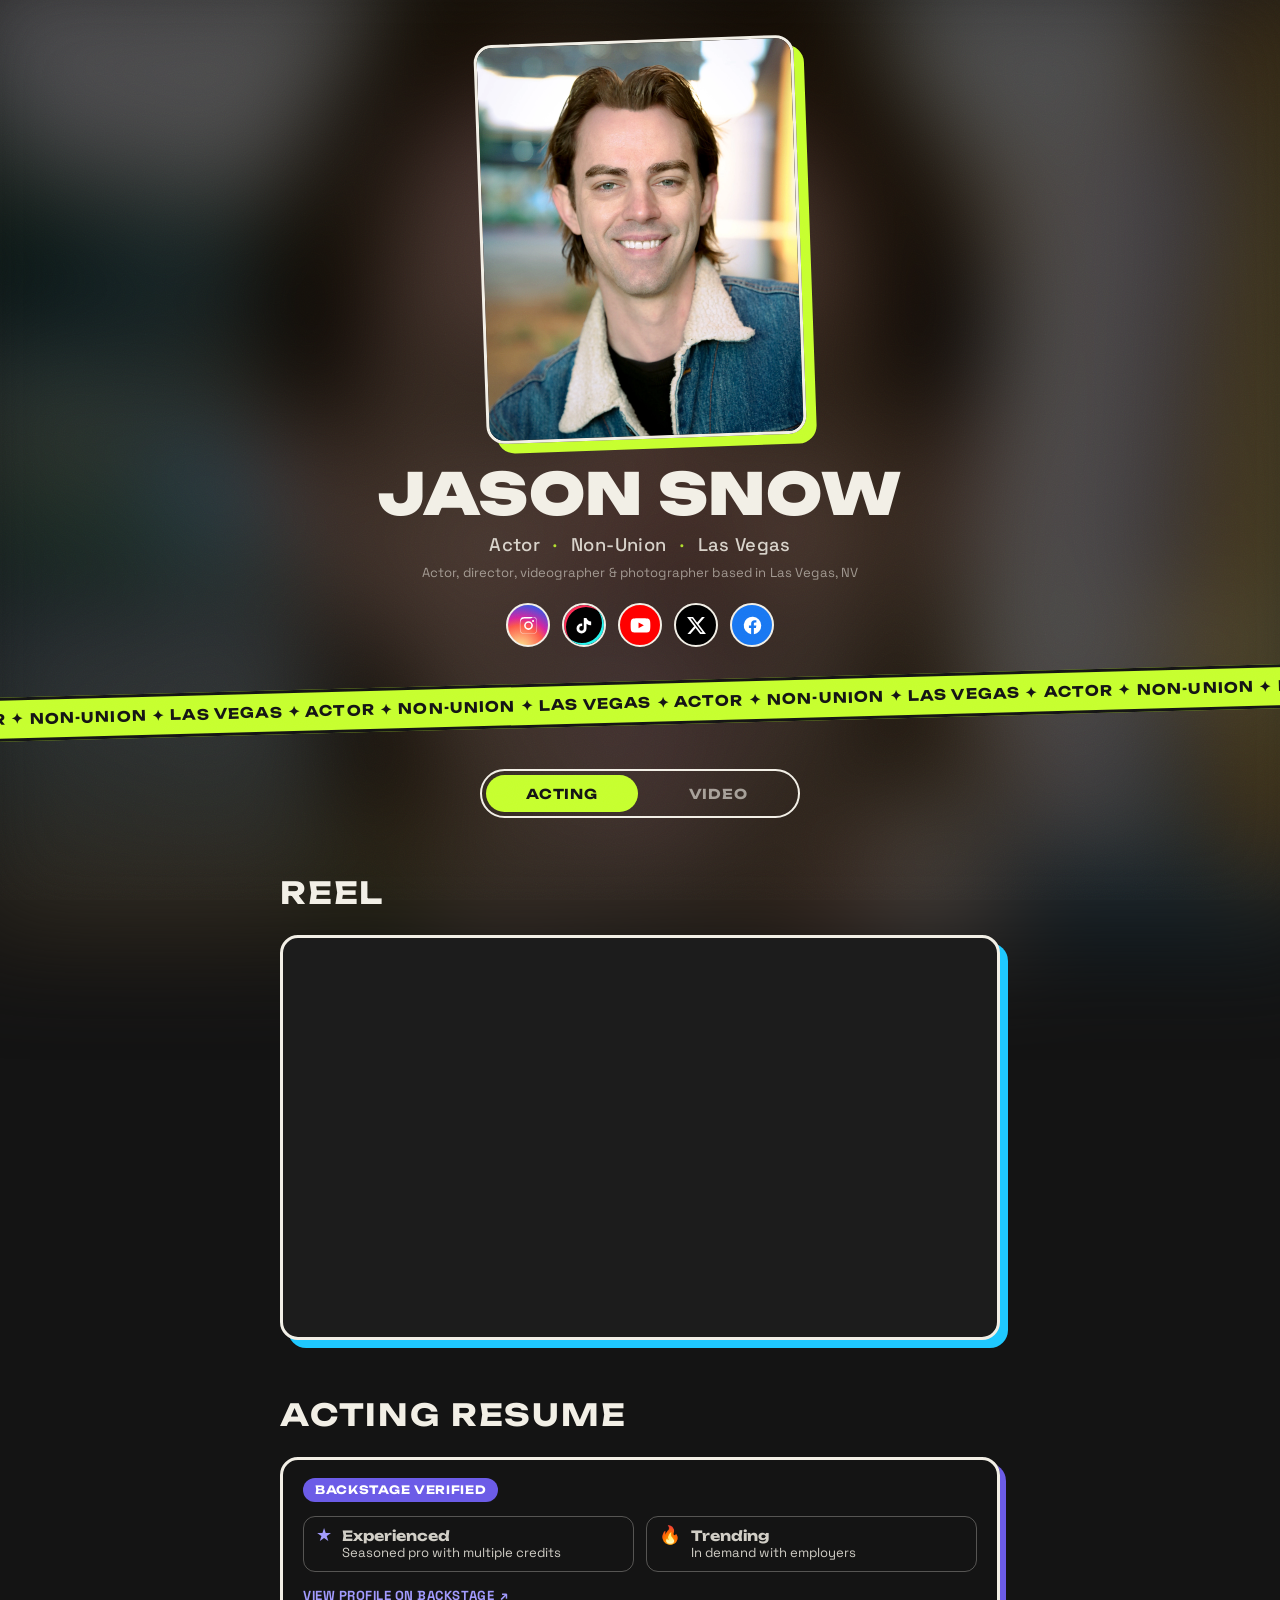
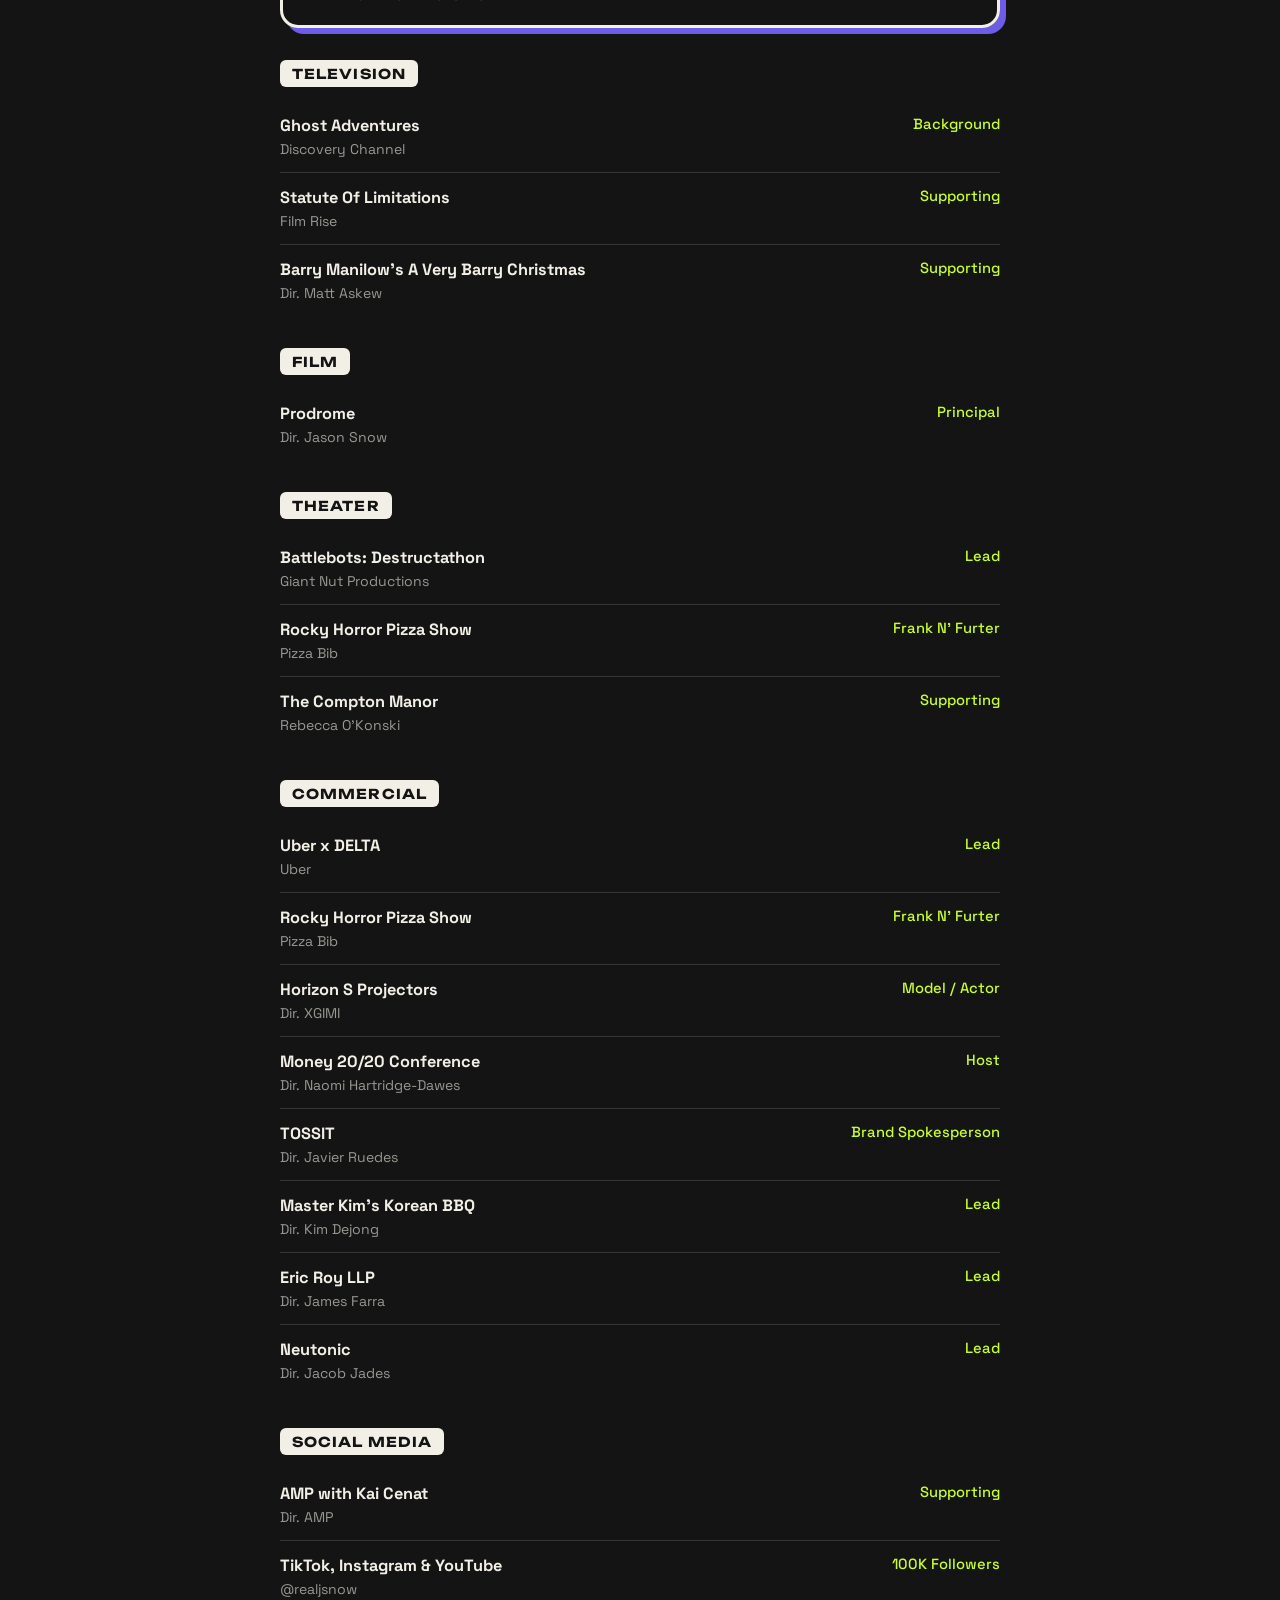
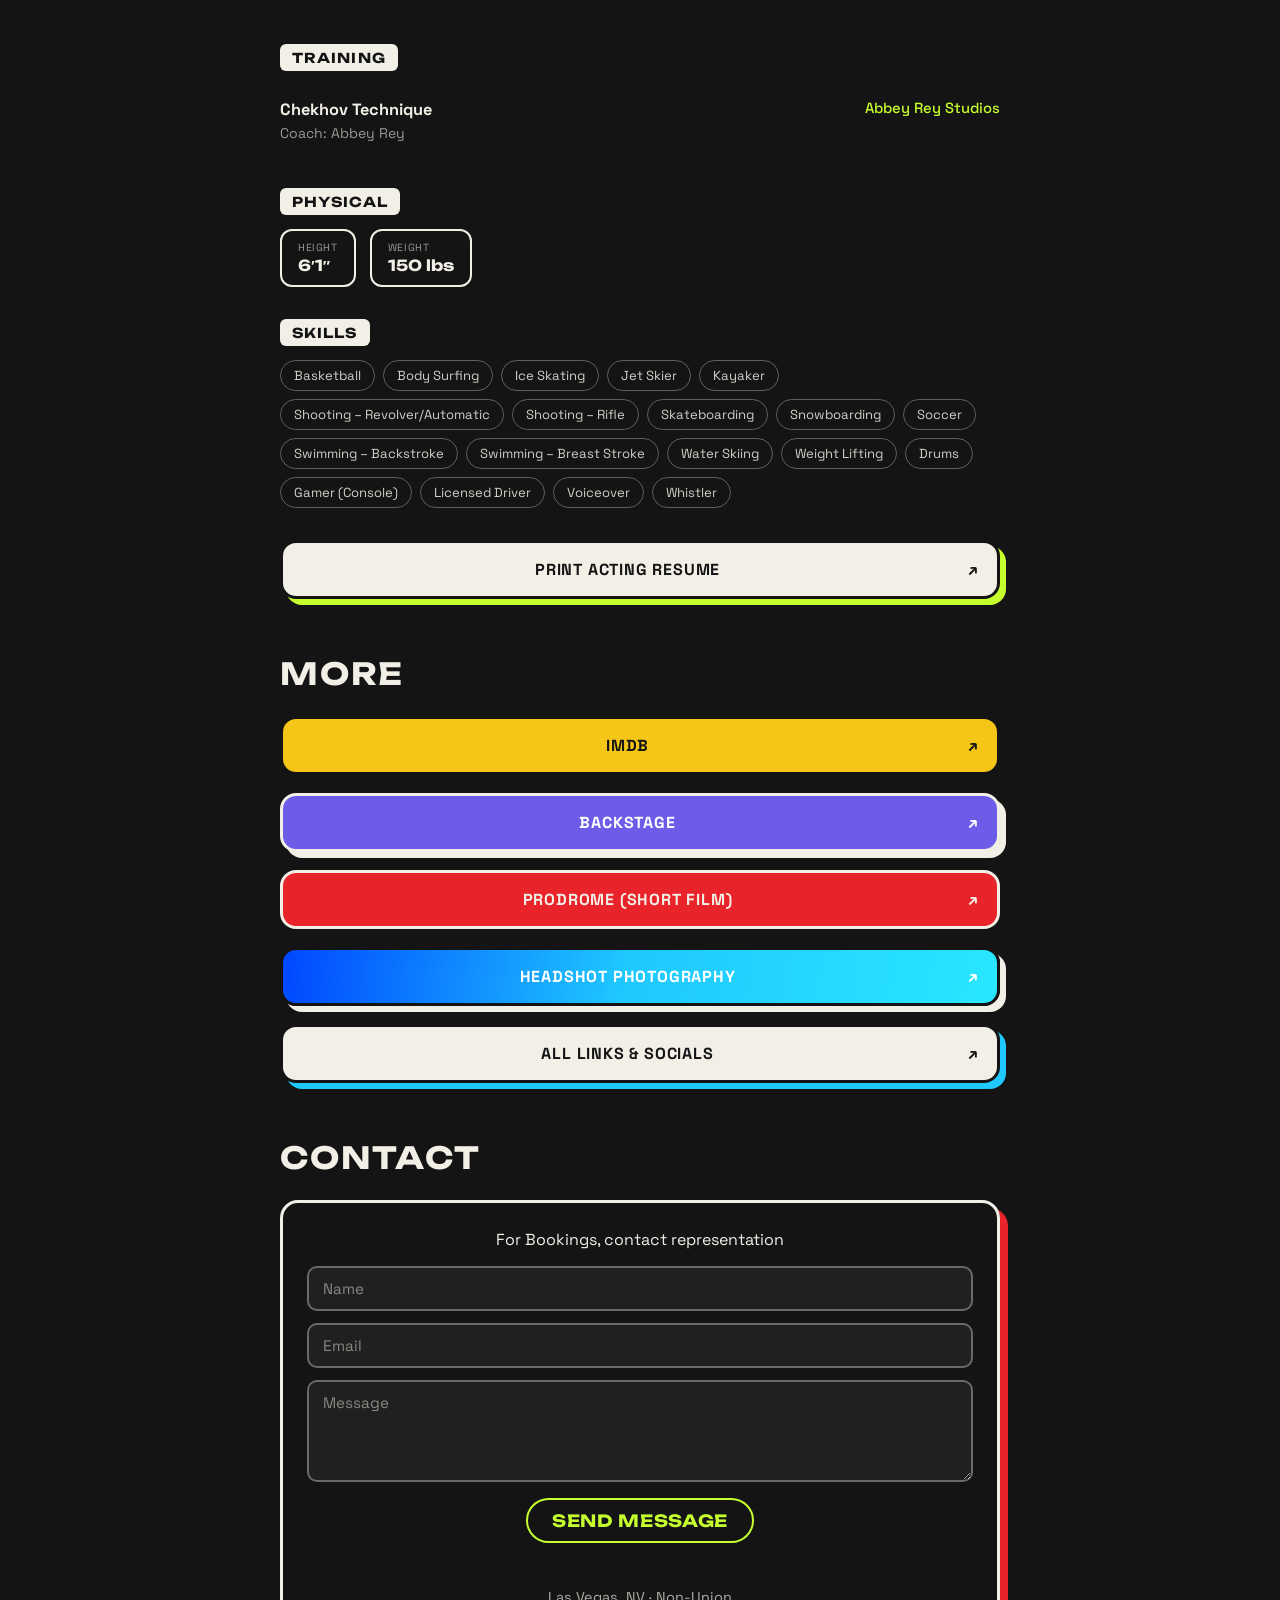
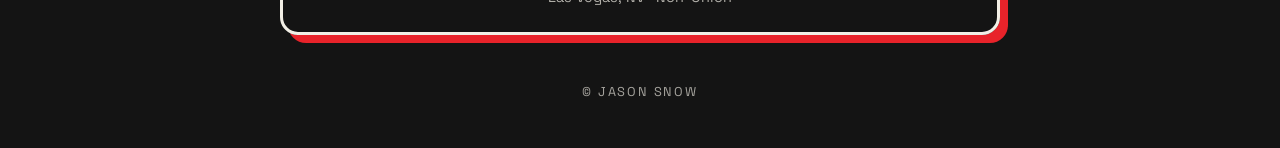
==== commit e5766cf0: "Add Acting/Video mode switcher with placeholder video resume - Pill toggle under hero swaps Reel + R" ====
--- a/index.html
+++ b/index.html
@@ -136,6 +136,15 @@
 
   <div class="page">
 
+    <!-- Mode switch -->
+    <div class="mode-switch" role="tablist" aria-label="Resume type">
+      <button type="button" class="mode-btn is-active" data-mode="acting" role="tab" id="tab-acting" aria-selected="true" aria-controls="panel-acting">Acting</button>
+      <button type="button" class="mode-btn" data-mode="video" role="tab" id="tab-video" aria-selected="false" aria-controls="panel-video">Video</button>
+    </div>
+
+    <!-- Acting mode -->
+    <div class="mode-panel" data-mode-panel="acting" id="panel-acting" role="tabpanel" aria-labelledby="tab-acting">
+
     <!-- Reel -->
     <section class="section" id="reel">
       <div class="section-head">
@@ -327,6 +336,91 @@
       </a>
     </section>
 
+    </div>
+    <!-- /Acting mode -->
+
+    <!-- Video mode -->
+    <div class="mode-panel" data-mode-panel="video" id="panel-video" role="tabpanel" aria-labelledby="tab-video" hidden>
+
+      <span class="mockup-flag">Mockup &mdash; placeholder content</span>
+
+      <!-- Video Reel -->
+      <section class="section" id="video-reel">
+        <div class="section-head">
+          <h2 class="section-tag">Video Reel</h2>
+          <span class="section-rule"></span>
+        </div>
+        <div class="reel-frame">
+          <div class="reel-placeholder">
+            <div class="play">
+              <svg viewBox="0 0 24 24"><path d="M8 5v14l11-7z"/></svg>
+            </div>
+            <span class="reel-label">Video reel coming soon</span>
+          </div>
+        </div>
+      </section>
+
+      <!-- Video Resume -->
+      <section class="section" id="video-resume">
+        <div class="section-head">
+          <h2 class="section-tag">Video Resume</h2>
+          <span class="section-rule"></span>
+        </div>
+
+        <div class="resume-group">
+          <span class="resume-group-title">Directing</span>
+          <div class="credit">
+            <span class="credit-production">[Project Title]</span>
+            <span class="credit-role">Director</span>
+            <span class="credit-detail">[Client / Year]</span>
+          </div>
+          <div class="credit">
+            <span class="credit-production">[Project Title]</span>
+            <span class="credit-role">Director</span>
+            <span class="credit-detail">[Client / Year]</span>
+          </div>
+        </div>
+
+        <div class="resume-group">
+          <span class="resume-group-title">Videography</span>
+          <div class="credit">
+            <span class="credit-production">[Project Title]</span>
+            <span class="credit-role">Videographer / Editor</span>
+            <span class="credit-detail">[Client / Year]</span>
+          </div>
+          <div class="credit">
+            <span class="credit-production">[Project Title]</span>
+            <span class="credit-role">Videographer / Editor</span>
+            <span class="credit-detail">[Client / Year]</span>
+          </div>
+        </div>
+
+        <div class="resume-group">
+          <span class="resume-group-title">Clients</span>
+          <div class="chips">
+            <span class="chip">[Client]</span>
+            <span class="chip">[Client]</span>
+            <span class="chip">[Client]</span>
+            <span class="chip">[Client]</span>
+          </div>
+        </div>
+
+        <div class="resume-group">
+          <span class="resume-group-title">Equipment</span>
+          <div class="chips">
+            <span class="chip">[Camera Body]</span>
+            <span class="chip">[Lens Kit]</span>
+            <span class="chip">[Gimbal]</span>
+            <span class="chip">[Audio]</span>
+            <span class="chip">[Lighting]</span>
+          </div>
+        </div>
+
+      </section>
+
+    </div>
+    <!-- /Video mode -->
+
     <!-- More -->
     <section class="section" id="more">
       <div class="section-head">
@@ -401,5 +495,6 @@
   <script src="https://player.vimeo.com/api/player.js"></script>
   <script src="lightbox.js"></script>
   <script src="contact-form.js"></script>
+  <script src="mode-switch.js"></script>
 </body>
 </html>
--- a/style.css
+++ b/style.css
@@ -236,6 +236,59 @@
   to {
     transform: translateX(-50%);
   }
+}
+
+/* ---------- Mode switch ---------- */
+.mode-switch {
+  display: flex;
+  justify-content: center;
+  gap: 4px;
+  margin-top: 44px;
+  padding: 4px;
+  border: 2px solid var(--bone);
+  border-radius: 999px;
+  max-width: 320px;
+  margin-left: auto;
+  margin-right: auto;
+}
+
+.mode-btn {
+  flex: 1;
+  border: none;
+  background: none;
+  color: var(--bone);
+  font-family: var(--font-display);
+  font-weight: 700;
+  text-transform: uppercase;
+  letter-spacing: 0.05em;
+  font-size: 0.85rem;
+  padding: 10px 20px;
+  border-radius: 999px;
+  cursor: pointer;
+  opacity: 0.6;
+  transition: background 0.15s ease, color 0.15s ease, opacity 0.15s ease;
+}
+
+.mode-btn.is-active {
+  background: var(--acid);
+  color: var(--ink);
+  opacity: 1;
+}
+
+.mockup-flag {
+  display: block;
+  text-align: center;
+  font-family: var(--font-display);
+  font-weight: 700;
+  text-transform: uppercase;
+  letter-spacing: 0.06em;
+  font-size: 0.72rem;
+  color: var(--blood);
+  border: 1px dashed var(--blood);
+  border-radius: 999px;
+  padding: 6px 14px;
+  margin: 56px auto 0;
+  max-width: fit-content;
 }
 
 /* ---------- Section scaffolding ---------- */
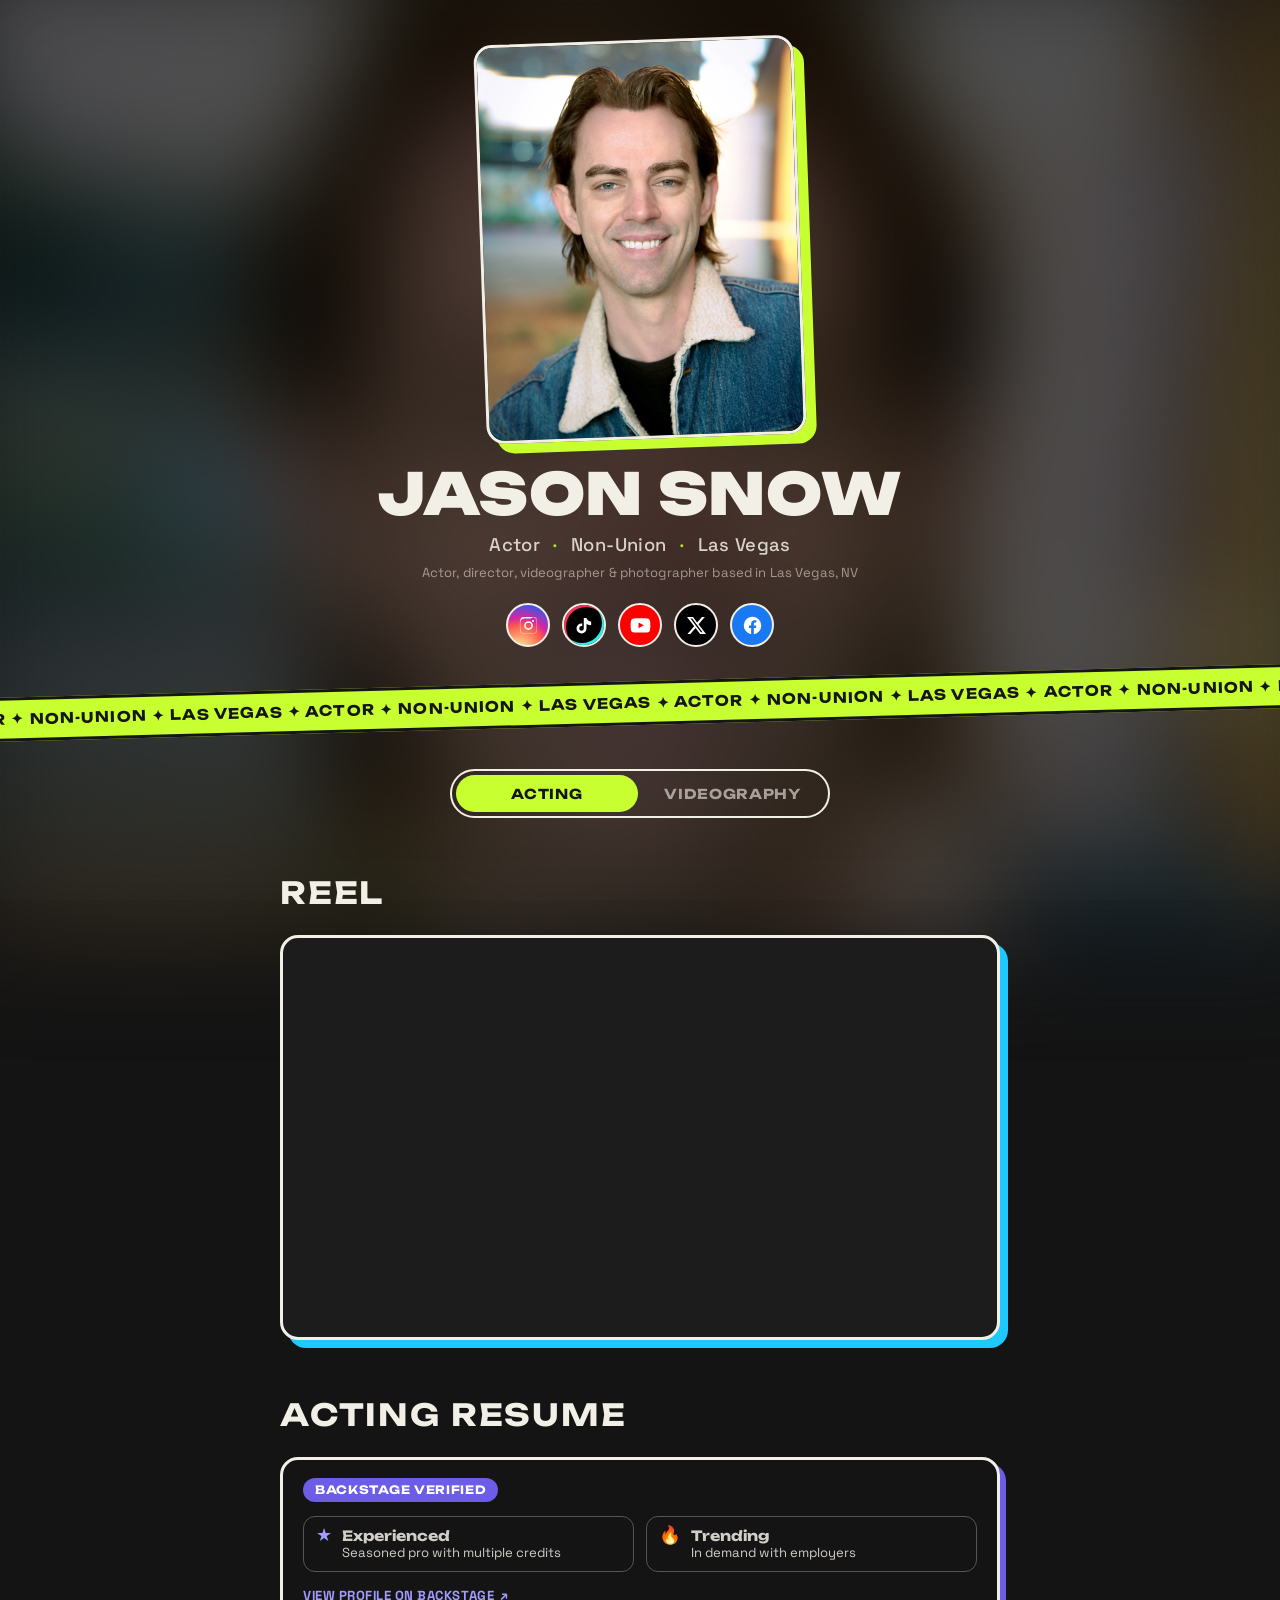
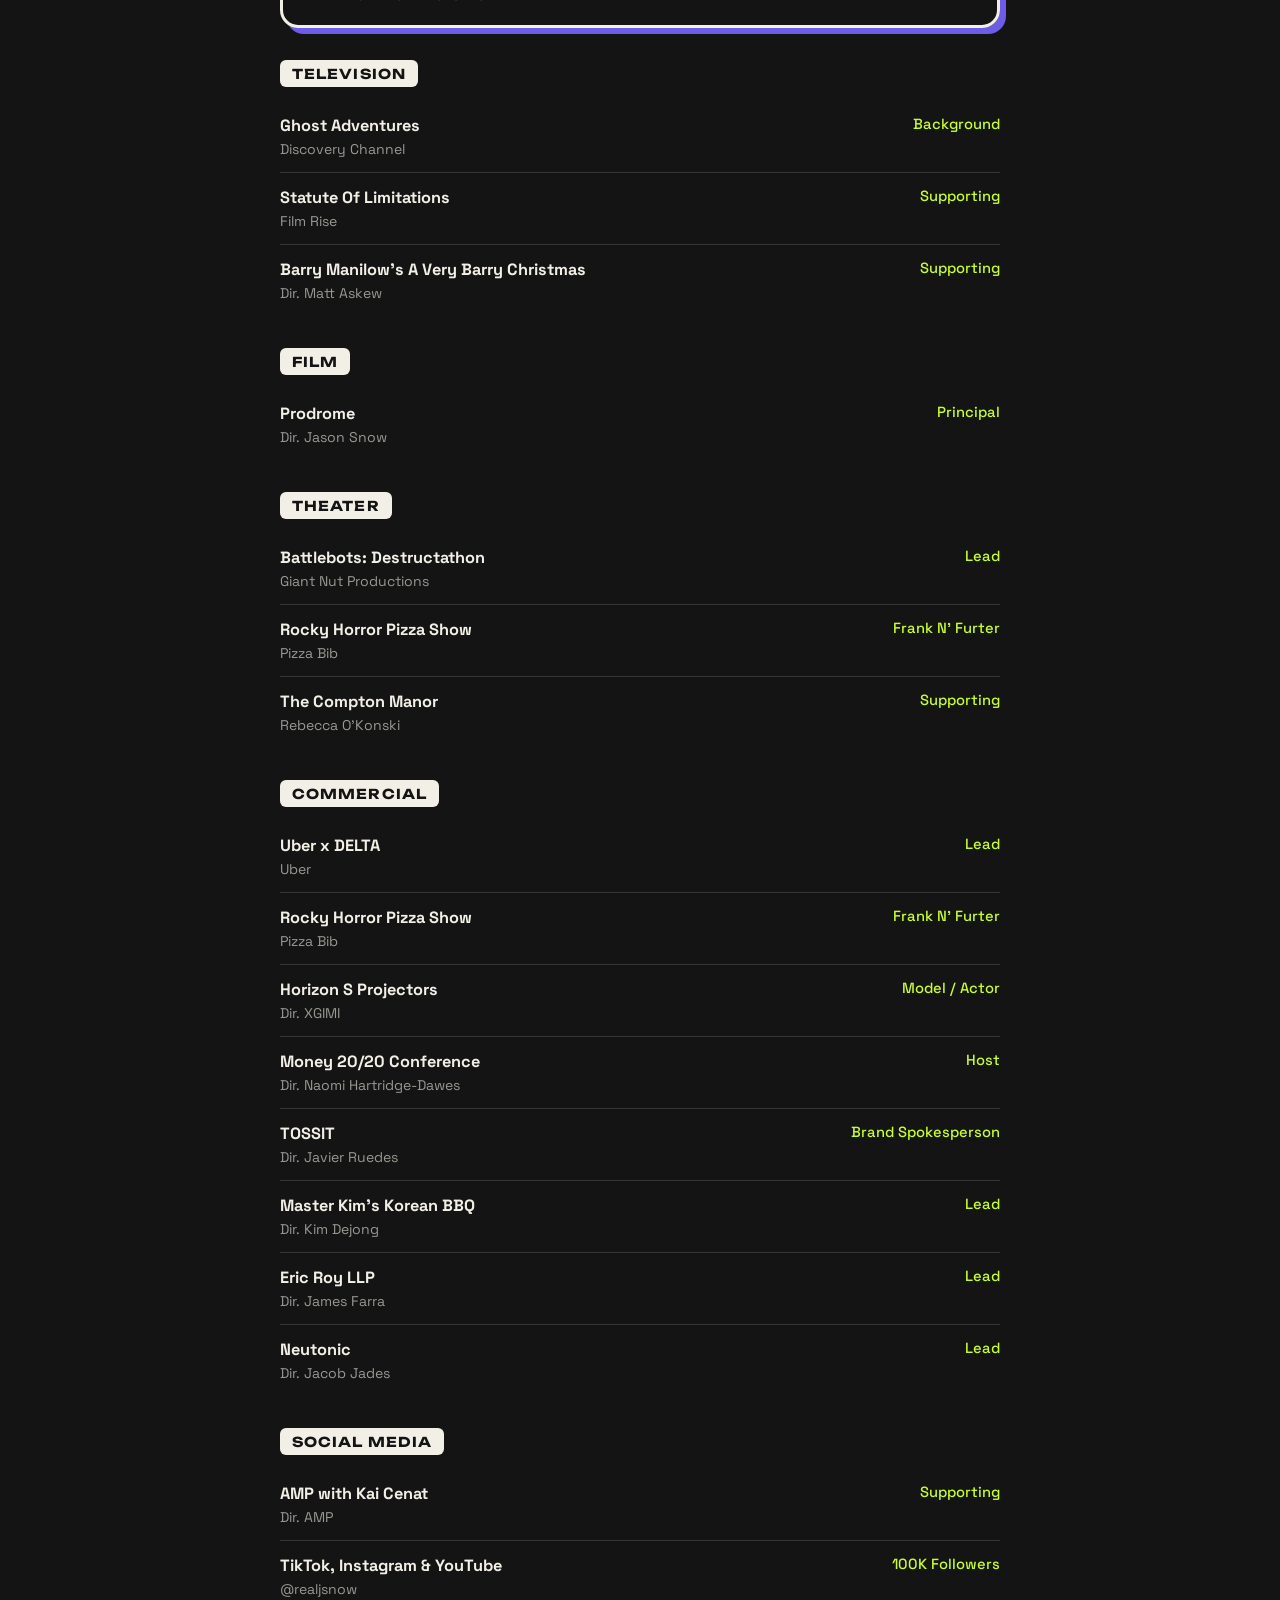
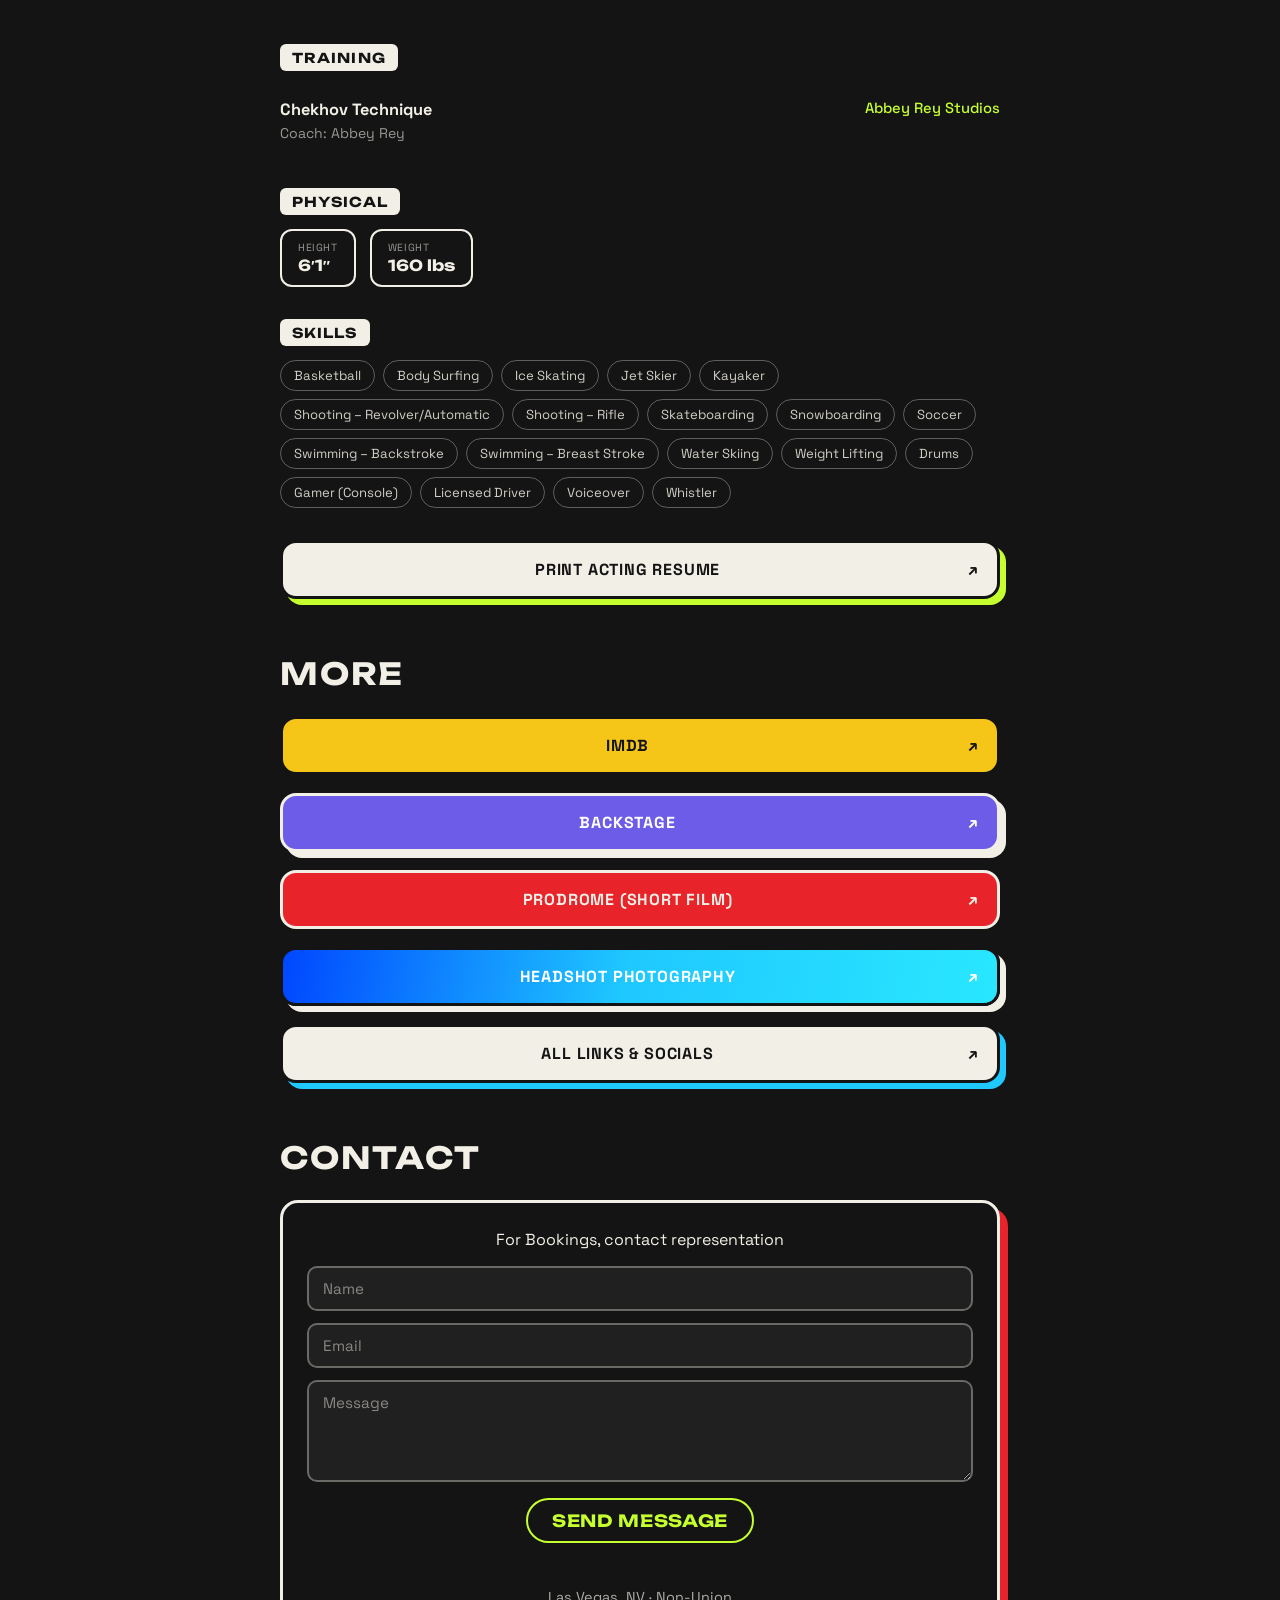
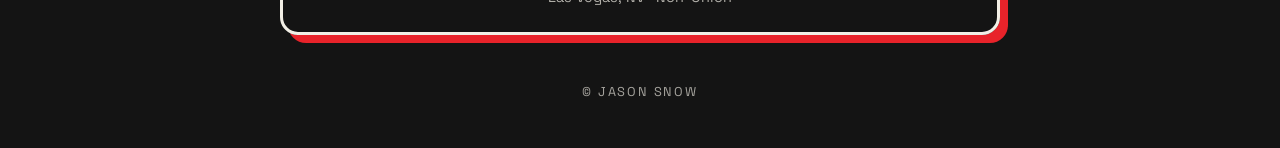
==== commit 171ce903: "Rename Video toggle button to "Videography", update weight to 160 lbs Co-Authored-By: Claude Sonnet " ====
--- a/index.html
+++ b/index.html
@@ -139,7 +139,7 @@
     <!-- Mode switch -->
     <div class="mode-switch" role="tablist" aria-label="Resume type">
       <button type="button" class="mode-btn is-active" data-mode="acting" role="tab" id="tab-acting" aria-selected="true" aria-controls="panel-acting">Acting</button>
-      <button type="button" class="mode-btn" data-mode="video" role="tab" id="tab-video" aria-selected="false" aria-controls="panel-video">Video</button>
+      <button type="button" class="mode-btn" data-mode="video" role="tab" id="tab-video" aria-selected="false" aria-controls="panel-video">Videography</button>
     </div>
 
     <!-- Acting mode -->
@@ -301,7 +301,7 @@
         <span class="resume-group-title">Physical</span>
         <div class="stats-row">
           <div class="stat"><span>Height</span>6&prime;1&Prime;</div>
-          <div class="stat"><span>Weight</span>150 lbs</div>
+          <div class="stat"><span>Weight</span>160 lbs</div>
         </div>
       </div>
 
--- a/style.css
+++ b/style.css
@@ -247,7 +247,7 @@
   padding: 4px;
   border: 2px solid var(--bone);
   border-radius: 999px;
-  max-width: 320px;
+  max-width: 380px;
   margin-left: auto;
   margin-right: auto;
 }
@@ -261,8 +261,9 @@
   font-weight: 700;
   text-transform: uppercase;
   letter-spacing: 0.05em;
-  font-size: 0.85rem;
-  padding: 10px 20px;
+  font-size: clamp(0.72rem, 3vw, 0.85rem);
+  white-space: nowrap;
+  padding: 10px 16px;
   border-radius: 999px;
   cursor: pointer;
   opacity: 0.6;
